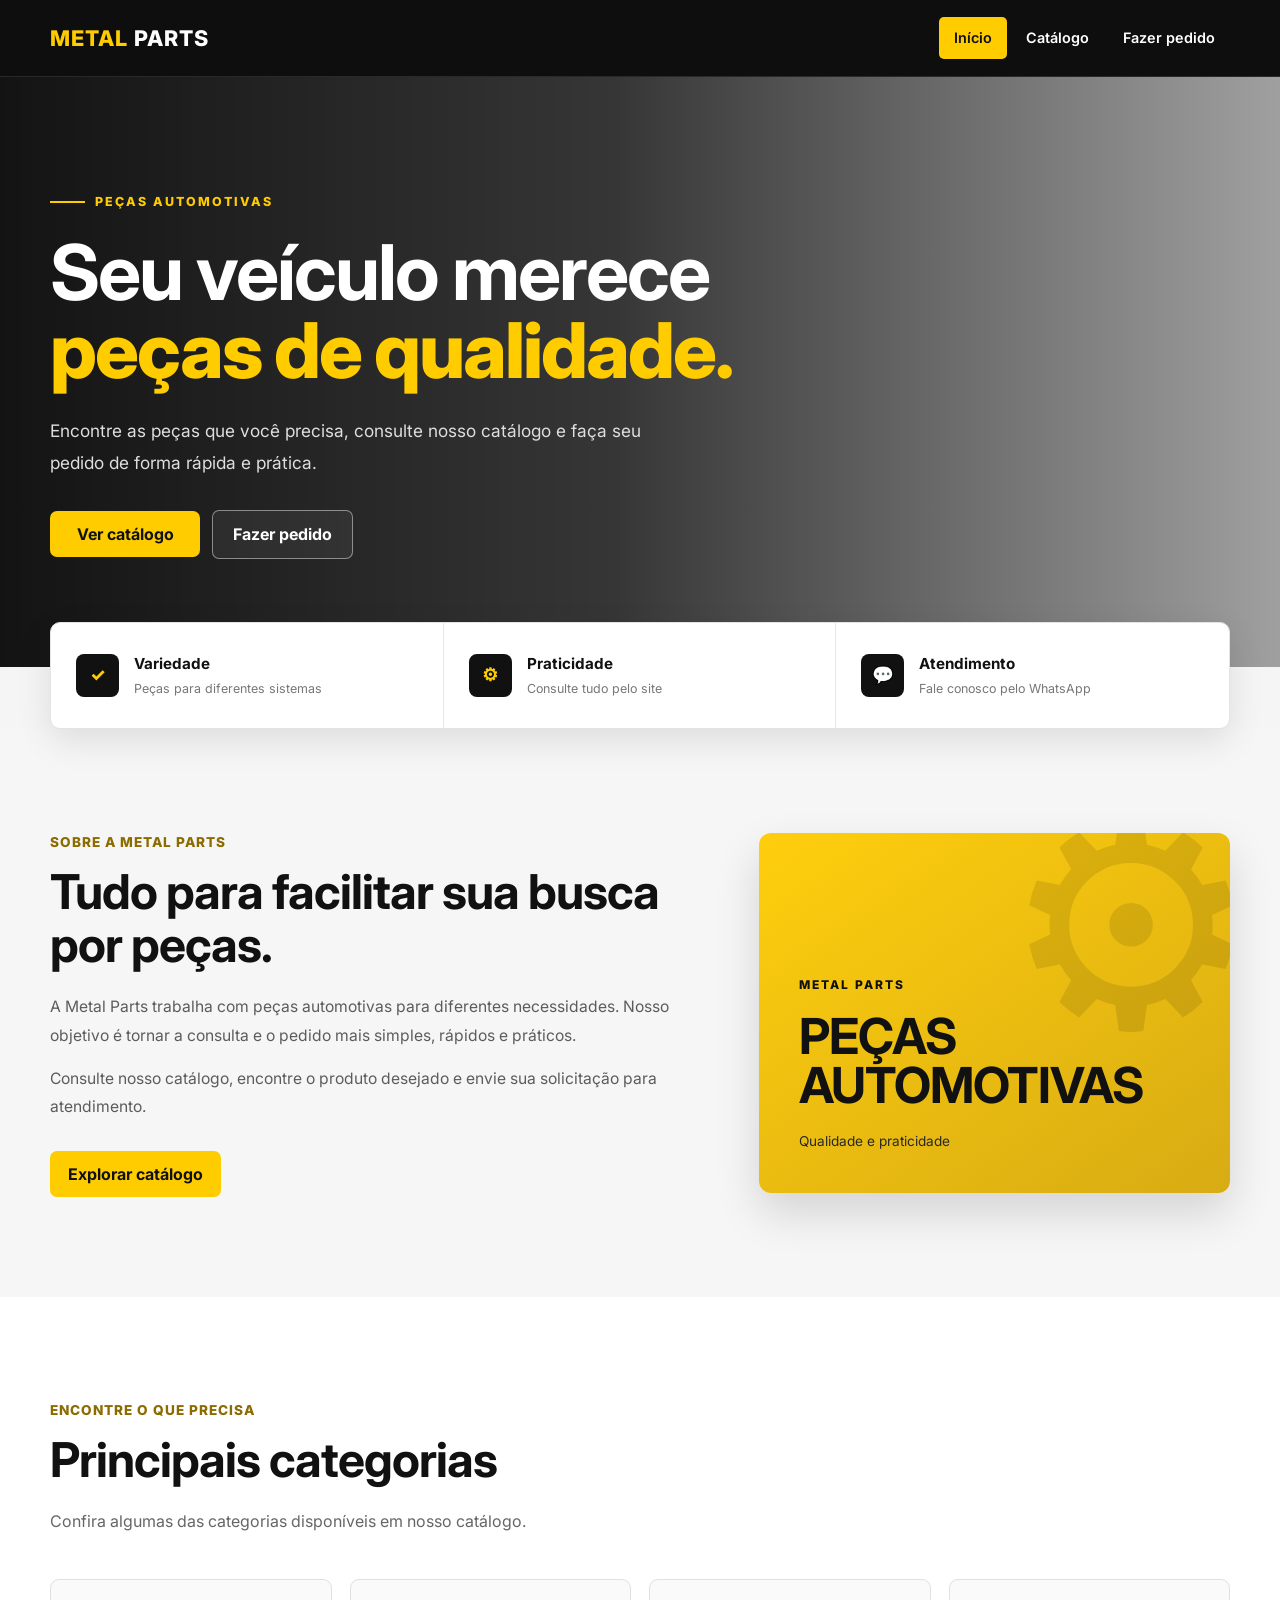
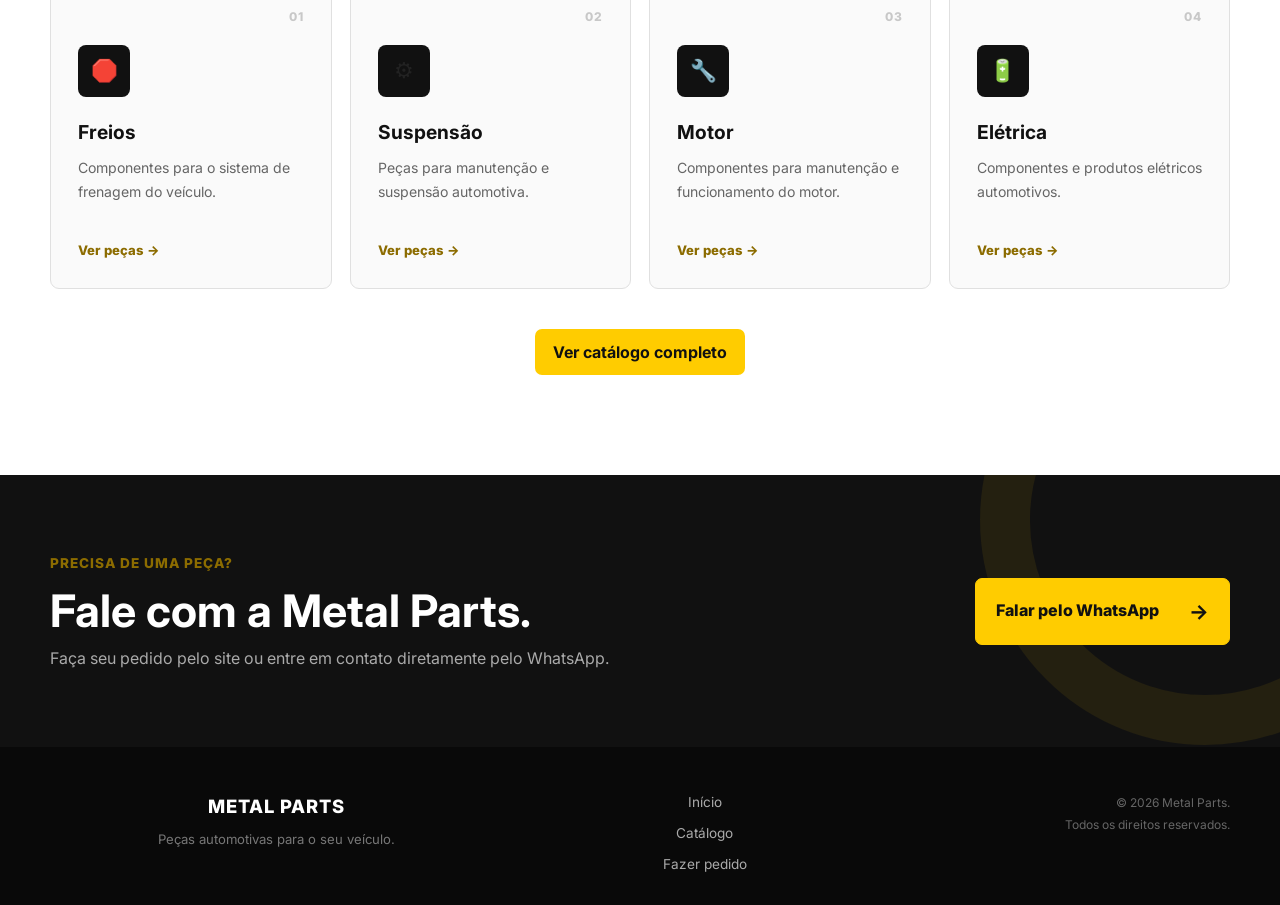
==== index.html @ 543ce439 "Add files via upload" ====
<!DOCTYPE html>
<html lang="pt-BR">

<head>

    <meta charset="UTF-8">

    <meta
        name="viewport"
        content="width=device-width, initial-scale=1.0"
    >

    <meta
        name="description"
        content="Metal Parts - peças automotivas, atendimento e pedidos pelo WhatsApp."
    >

    <title>Metal Parts | Peças Automotivas</title>

    <link
        rel="stylesheet"
        href="style.css"
    >

    <link
        rel="preconnect"
        href="https://fonts.googleapis.com"
    >

    <link
        rel="preconnect"
        href="https://fonts.googleapis.com"
        crossorigin
    >

    <link
        href="https://fonts.googleapis.com/css2?family=Inter:wght@400;500;600;700;800&display=swap"
        rel="stylesheet"
    >

</head>


<body>

    <a
        href="#conteudo-principal"
        class="link-pular"
    >
        Pular para o conteúdo principal
    </a>


    <header class="topo">

        <div class="container topo-conteudo">

            <a
                href="index.html"
                class="logo"
                aria-label="Metal Parts - página inicial"
            >
                <span>METAL</span> PARTS
            </a>


            <nav
                class="menu"
                aria-label="Navegação principal"
            >

                <a
                    href="index.html"
                    class="ativo"
                    aria-current="page"
                >
                    Início
                </a>

                <a href="pages/catalogo.html">
                    Catálogo
                </a>

                <a href="pages/pedido.html">
                    Fazer pedido
                </a>

            </nav>

        </div>

    </header>


    <main
        id="conteudo-principal"
        tabindex="-1"
    >


        <section class="hero-publico">

            <div class="hero-overlay"></div>

            <div class="container hero-publico-container">

                <div class="hero-publico-conteudo">

                    <span class="hero-etiqueta">
                        PEÇAS AUTOMOTIVAS
                    </span>

                    <h1>
                        Seu veículo merece
                        <strong>peças de qualidade.</strong>
                    </h1>

                    <p>
                        Encontre as peças que você precisa,
                        consulte nosso catálogo e faça seu
                        pedido de forma rápida e prática.
                    </p>


                    <div class="hero-botoes">

                        <a
                            href="pages/catalogo.html"
                            class="botao-principal"
                        >
                            Ver catálogo
                        </a>

                        <a
                            href="pages/pedido.html"
                            class="botao-hero-secundario"
                        >
                            Fazer pedido
                        </a>

                    </div>

                </div>

            </div>

        </section>


        <section class="destaques-publicos">

            <div class="container destaques-grid">


                <article class="destaque-item">

                    <div class="destaque-icone">
                        ✓
                    </div>

                    <div>

                        <strong>
                            Variedade
                        </strong>

                        <span>
                            Peças para diferentes sistemas
                        </span>

                    </div>

                </article>


                <article class="destaque-item">

                    <div class="destaque-icone">
                        ⚙
                    </div>

                    <div>

                        <strong>
                            Praticidade
                        </strong>

                        <span>
                            Consulte tudo pelo site
                        </span>

                    </div>

                </article>


                <article class="destaque-item">

                    <div class="destaque-icone">
                        💬
                    </div>

                    <div>

                        <strong>
                            Atendimento
                        </strong>

                        <span>
                            Fale conosco pelo WhatsApp
                        </span>

                    </div>

                </article>


            </div>

        </section>


        <section class="secao-publica sobre-publico">

            <div class="container sobre-grid">

                <div class="sobre-texto">

                    <span class="subtitulo">
                        SOBRE A METAL PARTS
                    </span>

                    <h2>
                        Tudo para facilitar
                        sua busca por peças.
                    </h2>

                    <p>
                        A Metal Parts trabalha com peças
                        automotivas para diferentes necessidades.
                        Nosso objetivo é tornar a consulta e o
                        pedido mais simples, rápidos e práticos.
                    </p>

                    <p>
                        Consulte nosso catálogo, encontre o
                        produto desejado e envie sua solicitação
                        para atendimento.
                    </p>


                    <a
                        href="pages/catalogo.html"
                        class="botao-principal"
                    >
                        Explorar catálogo
                    </a>

                </div>


                <div class="sobre-destaque">

                    <div class="sobre-card-principal">

                        <span>
                            METAL PARTS
                        </span>

                        <strong>
                            PEÇAS
                            <br>
                            AUTOMOTIVAS
                        </strong>

                        <small>
                            Qualidade e praticidade
                        </small>

                    </div>

                </div>

            </div>

        </section>


        <section class="secao-publica categorias-publico">

            <div class="container">

                <div class="titulo-secao-publica">

                    <span class="subtitulo">
                        ENCONTRE O QUE PRECISA
                    </span>

                    <h2>
                        Principais categorias
                    </h2>

                    <p>
                        Confira algumas das categorias
                        disponíveis em nosso catálogo.
                    </p>

                </div>


                <div class="categorias-grid">


                    <a
                        href="pages/catalogo.html"
                        class="categoria-card"
                    >

                        <div class="categoria-numero">
                            01
                        </div>

                        <div class="categoria-icone">
                            🛑
                        </div>

                        <h3>
                            Freios
                        </h3>

                        <p>
                            Componentes para o sistema
                            de frenagem do veículo.
                        </p>

                        <span class="categoria-link">
                            Ver peças →
                        </span>

                    </a>


                    <a
                        href="pages/catalogo.html"
                        class="categoria-card"
                    >

                        <div class="categoria-numero">
                            02
                        </div>

                        <div class="categoria-icone">
                            ⚙
                        </div>

                        <h3>
                            Suspensão
                        </h3>

                        <p>
                            Peças para manutenção
                            e suspensão automotiva.
                        </p>

                        <span class="categoria-link">
                            Ver peças →
                        </span>

                    </a>


                    <a
                        href="pages/catalogo.html"
                        class="categoria-card"
                    >

                        <div class="categoria-numero">
                            03
                        </div>

                        <div class="categoria-icone">
                            🔧
                        </div>

                        <h3>
                            Motor
                        </h3>

                        <p>
                            Componentes para manutenção
                            e funcionamento do motor.
                        </p>

                        <span class="categoria-link">
                            Ver peças →
                        </span>

                    </a>


                    <a
                        href="pages/catalogo.html"
                        class="categoria-card"
                    >

                        <div class="categoria-numero">
                            04
                        </div>

                        <div class="categoria-icone">
                            🔋
                        </div>

                        <h3>
                            Elétrica
                        </h3>

                        <p>
                            Componentes e produtos
                            elétricos automotivos.
                        </p>

                        <span class="categoria-link">
                            Ver peças →
                        </span>

                    </a>

                </div>


                <div class="categorias-botao">

                    <a
                        href="pages/catalogo.html"
                        class="botao-principal"
                    >
                        Ver catálogo completo
                    </a>

                </div>

            </div>

        </section>


        <section class="contato-publico">

            <div class="container contato-publico-container">

                <div>

                    <span class="subtitulo">
                        PRECISA DE UMA PEÇA?
                    </span>

                    <h2>
                        Fale com a Metal Parts.
                    </h2>

                    <p>
                        Faça seu pedido pelo site ou
                        entre em contato diretamente
                        pelo WhatsApp.
                    </p>

                </div>


                <a
                    href="https://wa.me/5527999556584"
                    target="_blank"
                    rel="noopener noreferrer"
                    class="botao-whatsapp"
                >
                    <span>
                        Falar pelo WhatsApp
                    </span>

                    <strong>
                        →
                    </strong>

                </a>

            </div>

        </section>


    </main>


    <footer class="footer-publico">

        <div class="container footer-conteudo">

            <div>

                <div class="footer-logo">
                    METAL PARTS
                </div>

                <p>
                    Peças automotivas para o seu veículo.
                </p>

            </div>


            <div class="footer-links">

                <a href="index.html">
                    Início
                </a>

                <a href="pages/catalogo.html">
                    Catálogo
                </a>

                <a href="pages/pedido.html">
                    Fazer pedido
                </a>

            </div>


            <div class="footer-final">

                <p>
                    © 2026 Metal Parts.
                </p>

                <p>
                    Todos os direitos reservados.
                </p>

            </div>

        </div>

    </footer>

</body>

</html>
---- style.css ----
/* =========================================================
   METAL PARTS - STYLE.CSS
   ========================================================= */

/* RESET */
* {
    margin: 0;
    padding: 0;
    box-sizing: border-box;
}

html {
    scroll-behavior: smooth;
}

body {
    font-family: Arial, Helvetica, sans-serif;
    background: #f5f5f5;
    color: #222;
    line-height: 1.6;
    min-height: 100vh;
}

img {
    max-width: 100%;
    height: auto;
    display: block;
}

button,
input,
textarea,
select {
    font: inherit;
}

button {
    cursor: pointer;
}

a {
    color: inherit;
}

h1,
h2,
h3,
p {
    overflow-wrap: break-word;
}


/* =========================================================
   ACESSIBILIDADE
   ========================================================= */

.link-pular {
    position: absolute;
    top: -100px;
    left: 20px;
    z-index: 9999;
    padding: 12px 18px;
    background: #fff;
    color: #111;
    border-radius: 0 0 8px 8px;
    font-weight: 700;
    text-decoration: none;
    box-shadow: 0 4px 12px rgba(0, 0, 0, 0.25);
}

.link-pular:focus {
    top: 0;
}

:focus-visible {
    outline: 3px solid #ffcc00;
    outline-offset: 3px;
}


/* =========================================================
   CONTAINER
   ========================================================= */

.container {
    width: min(1180px, calc(100% - 40px));
    margin: 0 auto;
}


/* =========================================================
   CABEÇALHO
   ========================================================= */

.topo {
    position: sticky;
    top: 0;
    z-index: 1000;
    background: #111;
    color: #fff;
    border-bottom: 1px solid #333;
}

.topo .container {
    min-height: 72px;
    display: flex;
    align-items: center;
    justify-content: space-between;
    gap: 30px;
}

.logo {
    display: inline-block;
    color: #fff;
    font-size: 1.45rem;
    font-weight: 800;
    text-decoration: none;
    white-space: nowrap;
}

.logo:hover {
    color: #ffcc00;
}


/* =========================================================
   MENU
   ========================================================= */

.menu {
    display: flex;
    align-items: center;
    justify-content: flex-end;
    gap: 6px;
    flex-wrap: wrap;
}

.menu a {
    display: inline-flex;
    align-items: center;
    justify-content: center;
    min-height: 42px;
    padding: 10px 13px;
    color: #fff;
    border-radius: 6px;
    font-weight: 600;
    text-decoration: none;
    transition: 0.2s ease;
}

.menu a:hover {
    background: #2a2a2a;
    color: #ffcc00;
}

.menu a.ativo,
.menu a[aria-current="page"] {
    background: #ffcc00;
    color: #111;
}

.menu a[aria-current="page"]:hover {
    background: #e6b800;
    color: #111;
}


/* =========================================================
   BOTÕES
   ========================================================= */

.botao-principal,
.botao-secundario,
.botao-perigo {
    display: inline-flex;
    align-items: center;
    justify-content: center;
    min-height: 46px;
    padding: 11px 18px;
    border: none;
    border-radius: 7px;
    font-weight: 700;
    text-decoration: none;
    line-height: 1.2;
    transition: 0.2s ease;
}

.botao-principal {
    background: #ffcc00;
    color: #111;
}

.botao-principal:hover {
    background: #e6b800;
    transform: translateY(-1px);
}

.botao-secundario {
    background: #222;
    color: #fff;
}

.botao-secundario:hover {
    background: #333;
    transform: translateY(-1px);
}

.botao-perigo {
    background: #c62828;
    color: #fff;
}

.botao-perigo:hover {
    background: #a91f1f;
    transform: translateY(-1px);
}


/* =========================================================
   HERO
   ========================================================= */

.hero {
    min-height: 480px;
    display: flex;
    align-items: center;
    color: #fff;
    background-image:
        linear-gradient(rgba(0, 0, 0, 0.68), rgba(0, 0, 0, 0.68)),
        url("img/fundo.jpg");
    background-position: center;
    background-size: cover;
    background-repeat: no-repeat;
}

.hero-conteudo {
    max-width: 720px;
}

.hero h1 {
    margin-bottom: 20px;
    color: #fff;
    font-size: clamp(2rem, 5vw, 4rem);
    line-height: 1.1;
}

.hero p {
    max-width: 680px;
    margin-bottom: 28px;
    color: #f1f1f1;
    font-size: 1.1rem;
}


/* =========================================================
   SEÇÕES
   ========================================================= */

.secao {
    padding: 70px 0;
}

.secao h1,
.secao h2,
.secao h3 {
    color: #111;
}

.secao p {
    color: #444;
}

.subtitulo {
    display: inline-block;
    margin-bottom: 8px;
    color: #8c6c00;
    font-size: 0.85rem;
    font-weight: 800;
    letter-spacing: 1px;
}


/* =========================================================
   CATÁLOGO
   ========================================================= */

.catalogo {
    width: 100%;
    padding: 50px 0 70px;
}

.catalogo-cabecalho {
    display: flex;
    align-items: flex-end;
    justify-content: space-between;
    gap: 30px;
    margin-bottom: 35px;
}

.catalogo-cabecalho h1 {
    margin-bottom: 8px;
    color: #111;
    font-size: clamp(2rem, 4vw, 3rem);
    line-height: 1.15;
}

.catalogo-cabecalho p {
    color: #555;
}


/* =========================================================
   FILTROS
   ========================================================= */

.filtros {
    display: grid;
    grid-template-columns: minmax(0, 1fr) 220px auto;
    gap: 12px;
    margin-bottom: 35px;
}

.filtros input,
.filtros select {
    width: 100%;
    min-height: 46px;
    padding: 10px 13px;
    border: 1px solid #a9a9a9;
    border-radius: 7px;
    background: #fff;
    color: #222;
}

.filtros input::placeholder {
    color: #666;
}

.filtros input:focus,
.filtros select:focus {
    border-color: #8c6c00;
    outline: none;
    box-shadow: 0 0 0 3px rgba(255, 204, 0, 0.28);
}


/* =========================================================
   PRODUTOS
   ========================================================= */

.produtos-grid {
    display: grid;
    grid-template-columns: repeat(auto-fit, minmax(230px, 1fr));
    gap: 22px;
}

.produto-card {
    overflow: hidden;
    display: flex;
    flex-direction: column;
    background: #fff;
    border: 1px solid #ddd;
    border-radius: 10px;
    box-shadow: 0 4px 15px rgba(0, 0, 0, 0.06);
    transition: 0.2s ease;
}

.produto-card:hover {
    transform: translateY(-3px);
    box-shadow: 0 8px 25px rgba(0, 0, 0, 0.1);
}

.produto-imagem {
    height: 190px;
    display: flex;
    align-items: center;
    justify-content: center;
    background: #eee;
    color: #333;
    font-size: 3rem;
}

.produto-info {
    display: flex;
    flex-direction: column;
    flex: 1;
    padding: 20px;
}

.produto-info h3 {
    margin-bottom: 7px;
    color: #111;
    font-size: 1.1rem;
    line-height: 1.35;
}

.produto-categoria {
    margin-bottom: 12px;
    color: #666;
    font-size: 0.9rem;
}

.produto-preco {
    margin-top: auto;
    margin-bottom: 18px;
    color: #8c6c00;
    font-size: 1.25rem;
    font-weight: 800;
}

.produto-info .botao-principal {
    width: 100%;
}

.mensagem-sem-produto {
    padding: 30px;
    text-align: center;
    color: #555;
    background: #fff;
    border: 1px dashed #aaa;
    border-radius: 8px;
}


/* =========================================================
   FORMULÁRIOS
   ========================================================= */

.form-grupo {
    margin-bottom: 20px;
}

.form-grupo label {
    display: block;
    margin-bottom: 7px;
    color: #222;
    font-weight: 700;
}

.form-grupo input,
.form-grupo textarea,
.form-grupo select {
    width: 100%;
    padding: 12px 14px;
    border: 1px solid #a9a9a9;
    border-radius: 7px;
    background: #fff;
    color: #222;
}

.form-grupo input,
.form-grupo select {
    min-height: 46px;
}

.form-grupo textarea {
    min-height: 120px;
    resize: vertical;
}

.form-grupo input::placeholder,
.form-grupo textarea::placeholder {
    color: #666;
}

.form-grupo input:focus,
.form-grupo textarea:focus,
.form-grupo select:focus {
    border-color: #8c6c00;
    outline: none;
    box-shadow: 0 0 0 3px rgba(255, 204, 0, 0.28);
}


/* =========================================================
   PEDIDO
   ========================================================= */

.pedido {
    width: 100%;
    padding: 50px 0 70px;
}

.pedido-layout {
    display: grid;
    grid-template-columns: minmax(0, 1.5fr) minmax(300px, 0.8fr);
    gap: 30px;
    align-items: start;
}

.pedido-formulario,
.pedido-resumo {
    background: #fff;
    padding: 30px;
    border: 1px solid #ddd;
    border-radius: 10px;
    box-shadow: 0 4px 15px rgba(0, 0, 0, 0.05);
}

.pedido-formulario h1,
.pedido-formulario h2,
.pedido-resumo h2 {
    margin-bottom: 25px;
    color: #111;
}

.pedido-formulario .botao-principal {
    width: 100%;
    margin-top: 5px;
}


/* =========================================================
   RESUMO DO PEDIDO
   ========================================================= */

.resumo-item {
    display: flex;
    justify-content: space-between;
    align-items: flex-start;
    gap: 20px;
    padding: 14px 0;
    border-bottom: 1px solid #eee;
}

.resumo-item span {
    color: #666;
}

.resumo-item strong {
    max-width: 60%;
    text-align: right;
    color: #222;
}

.resumo-total {
    display: flex;
    justify-content: space-between;
    gap: 20px;
    margin-top: 20px;
    padding-top: 20px;
    border-top: 2px solid #ddd;
    font-size: 1.2rem;
    font-weight: 800;
}

.resumo-total strong {
    color: #8c6c00;
}

.pedido-resumo > p {
    margin-top: 22px;
    color: #666;
    font-size: 0.9rem;
}


/* =========================================================
   MENSAGENS
   ========================================================= */

.mensagem {
    margin-top: 18px;
    padding: 14px 16px;
    border-radius: 7px;
    font-weight: 600;
}

.sucesso {
    background: #e8f5e9;
    color: #1b5e20;
    border: 1px solid #a5d6a7;
}

.erro {
    background: #ffebee;
    color: #b71c1c;
    border: 1px solid #ef9a9a;
}


/* =========================================================
   PAINEL
   ========================================================= */

.painel {
    width: 100%;
    padding: 50px 0 70px;
}

.painel-cabecalho {
    display: flex;
    justify-content: space-between;
    align-items: center;
    gap: 20px;
    margin-bottom: 30px;
}

.painel-cabecalho h1 {
    color: #111;
    font-size: clamp(2rem, 4vw, 3rem);
    line-height: 1.15;
}

.painel-cabecalho p {
    margin-top: 8px;
    color: #555;
}


/* =========================================================
   CARDS DO PAINEL
   ========================================================= */

.cards-painel {
    display: grid;
    grid-template-columns: repeat(auto-fit, minmax(210px, 1fr));
    gap: 20px;
    margin-bottom: 35px;
}

.card-painel {
    padding: 24px;
    background: #fff;
    border: 1px solid #ddd;
    border-radius: 10px;
    box-shadow: 0 4px 15px rgba(0, 0, 0, 0.05);
}

.icone-painel {
    margin-bottom: 12px;
    font-size: 2rem;
}

.card-painel h3 {
    color: #555;
    font-size: 0.95rem;
}

.card-painel strong {
    display: block;
    margin-top: 5px;
    color: #111;
    font-size: 1.8rem;
}


/* =========================================================
   SEÇÕES DO PAINEL
   ========================================================= */

.painel-secao {
    margin-bottom: 35px;
    padding: 25px;
    background: #fff;
    border: 1px solid #ddd;
    border-radius: 10px;
    box-shadow: 0 4px 15px rgba(0, 0, 0, 0.05);
    overflow-x: auto;
}

.painel-secao:last-child {
    margin-bottom: 0;
}

.secao-titulo {
    margin-bottom: 20px;
    color: #111;
    font-size: 1.4rem;
}


/* =========================================================
   TABELAS
   ========================================================= */

.painel-secao table {
    width: 100%;
    min-width: 700px;
    border-collapse: collapse;
}

.painel-secao th,
.painel-secao td {
    padding: 13px 12px;
    text-align: left;
    border-bottom: 1px solid #eee;
}

.painel-secao th {
    background: #f4f4f4;
    color: #222;
    font-size: 0.9rem;
}

.painel-secao td {
    color: #444;
}

.painel-secao tbody tr:hover {
    background: #fafafa;
}

.status-disponivel {
    display: inline-block;
    padding: 4px 9px;
    background: #e8f5e9;
    border-radius: 20px;
    color: #1b5e20;
    font-size: 0.85rem;
    font-weight: 700;
}


/* =========================================================
   PEDIDOS DO PAINEL
   ========================================================= */

.lista-pedidos {
    display: grid;
    gap: 18px;
}

.card-pedido {
    padding: 20px;
    background: #fafafa;
    border: 1px solid #ddd;
    border-radius: 8px;
}

.pedido-topo {
    display: flex;
    justify-content: space-between;
    align-items: center;
    gap: 20px;
    margin-bottom: 15px;
}

.pedido-numero {
    color: #111;
    font-weight: 800;
}

.status-pedido {
    display: inline-block;
    padding: 5px 10px;
    background: #fff4cc;
    border-radius: 20px;
    color: #755b00;
    font-size: 0.85rem;
    font-weight: 700;
}

.pedido-informacoes {
    display: grid;
    grid-template-columns: repeat(auto-fit, minmax(180px, 1fr));
    gap: 10px 20px;
}

.pedido-informacoes p {
    color: #555;
    overflow-wrap: anywhere;
}

.pedido-informacoes strong {
    color: #222;
}

.pedido-acoes {
    display: flex;
    justify-content: flex-end;
    margin-top: 18px;
}

.pedido-vazio {
    padding: 25px;
    text-align: center;
    color: #666;
    background: #fafafa;
    border: 1px dashed #bbb;
    border-radius: 8px;
}


/* =========================================================
   RODAPÉ
   ========================================================= */

footer {
    padding: 30px 0;
    background: #111;
    color: #fff;
    text-align: center;
}

footer p {
    color: #ddd;
}


/* =========================================================
   DESABILITADO
   ========================================================= */

button:disabled,
.botao-principal:disabled,
.botao-secundario:disabled,
.botao-perigo:disabled {
    cursor: not-allowed;
    opacity: 0.6;
    transform: none;
}


/* =========================================================
   TABLET
   ========================================================= */

@media (max-width: 850px) {

    .topo .container {
        flex-direction: column;
        align-items: stretch;
        padding-top: 15px;
        padding-bottom: 15px;
    }

    .logo {
        text-align: center;
    }

    .menu {
        justify-content: center;
    }

    .pedido-layout {
        grid-template-columns: 1fr;
    }

    .filtros {
        grid-template-columns: 1fr;
    }

    .catalogo-cabecalho {
        align-items: flex-start;
        flex-direction: column;
    }

    .painel-cabecalho {
        align-items: flex-start;
        flex-direction: column;
    }
}


/* =========================================================
   CELULAR
   ========================================================= */

@media (max-width: 600px) {

    .container {
        width: calc(100% - 24px);
    }

    .secao {
        padding: 45px 0;
    }

    .hero {
        min-height: 420px;
        padding: 50px 0;
    }

    .hero h1 {
        font-size: 2.25rem;
    }

    .hero p {
        font-size: 1rem;
    }

    .menu {
        display: grid;
        grid-template-columns: repeat(2, minmax(0, 1fr));
        width: 100%;
    }

    .menu a {
        width: 100%;
        text-align: center;
    }

    .catalogo {
        padding: 40px 0 55px;
    }

    .produtos-grid {
        grid-template-columns: 1fr;
    }

    .produto-imagem {
        height: 170px;
    }

    .pedido {
        padding: 40px 0 55px;
    }

    .pedido-formulario,
    .pedido-resumo {
        padding: 20px;
    }

    .pedido-topo {
        align-items: flex-start;
        flex-direction: column;
    }

    .resumo-item,
    .resumo-total {
        flex-direction: column;
        gap: 5px;
    }

    .resumo-item strong {
        max-width: 100%;
        text-align: left;
    }

    .painel {
        padding: 40px 0 55px;
    }

    .painel-secao {
        padding: 18px;
        overflow-x: auto;
    }

    .card-pedido {
        padding: 17px;
    }

    .pedido-informacoes {
        grid-template-columns: 1fr;
    }

    .pedido-acoes {
        justify-content: stretch;
    }

    .pedido-acoes .botao-perigo {
        width: 100%;
    }

    .cards-painel {
        grid-template-columns: 1fr;
    }

    .botao-principal,
    .botao-secundario,
    .botao-perigo {
        min-height: 48px;
    }
}


/* =========================================================
   CELULAR PEQUENO
   ========================================================= */

@media (max-width: 380px) {

    .menu {
        grid-template-columns: 1fr;
    }

    .hero h1 {
        font-size: 2rem;
    }

    .hero-conteudo .botao-principal,
    .hero-conteudo .botao-secundario {
        width: 100%;
    }

    .filtros {
        gap: 10px;
    }
}


/* =========================================================
   REDUÇÃO DE MOVIMENTO
   ========================================================= */

@media (prefers-reduced-motion: reduce) {

    html {
        scroll-behavior: auto;
    }

    *,
    *::before,
    *::after {
        animation-duration: 0.01ms !important;
        animation-iteration-count: 1 !important;
        transition-duration: 0.01ms !important;
        scroll-behavior: auto !important;
    }
}

/* =========================================================
   METAL PARTS - NOVO VISUAL DO SITE PRINCIPAL
   ========================================================= */

body {
    font-family: "Inter", Arial, Helvetica, sans-serif;
}


/* =========================================================
   CABEÇALHO PÚBLICO
   ========================================================= */

.topo {
    background: rgba(10, 10, 10, 0.98);
    border-bottom: 1px solid #292929;
}

.topo-conteudo {
    min-height: 76px !important;
}

.logo {
    font-size: 1.35rem;
    letter-spacing: 1px;
}

.logo span {
    color: #ffcc00;
}

.menu {
    gap: 4px;
}

.menu a {
    min-height: 40px;
    padding: 9px 15px;
    font-size: 0.9rem;
    border-radius: 5px;
}


/* =========================================================
   HERO PRINCIPAL
   ========================================================= */

.hero-publico {
    position: relative;
    min-height: 590px;
    display: flex;
    align-items: center;
    overflow: hidden;
    color: #fff;
    background-image: url("img/fundo.jpg");
    background-position: center;
    background-size: cover;
}

.hero-overlay {
    position: absolute;
    inset: 0;
    background:
        linear-gradient(
            90deg,
            rgba(0, 0, 0, 0.92) 0%,
            rgba(0, 0, 0, 0.78) 48%,
            rgba(0, 0, 0, 0.35) 100%
        );
}

.hero-publico-container {
    position: relative;
    z-index: 2;
}

.hero-publico-conteudo {
    width: min(700px, 100%);
    padding: 70px 0;
}

.hero-etiqueta {
    display: inline-flex;
    align-items: center;
    gap: 10px;
    margin-bottom: 22px;
    color: #ffcc00;
    font-size: 0.78rem;
    font-weight: 800;
    letter-spacing: 2px;
}

.hero-etiqueta::before {
    content: "";
    width: 35px;
    height: 2px;
    background: #ffcc00;
}

.hero-publico h1 {
    max-width: 700px;
    margin-bottom: 25px;
    color: #fff;
    font-size: clamp(2.8rem, 6vw, 5rem);
    line-height: 1.02;
    letter-spacing: -2px;
}

.hero-publico h1 strong {
    display: block;
    color: #ffcc00;
    font-weight: 800;
}

.hero-publico-conteudo > p {
    max-width: 610px;
    margin-bottom: 32px;
    color: #dedede;
    font-size: 1.08rem;
    line-height: 1.8;
}

.hero-botoes {
    display: flex;
    align-items: center;
    gap: 12px;
    flex-wrap: wrap;
}

.hero-botoes .botao-principal {
    min-width: 150px;
}

.botao-hero-secundario {
    display: inline-flex;
    align-items: center;
    justify-content: center;
    min-height: 46px;
    padding: 11px 20px;
    border: 1px solid rgba(255, 255, 255, 0.45);
    border-radius: 7px;
    background: rgba(255, 255, 255, 0.06);
    color: #fff;
    font-weight: 700;
    text-decoration: none;
    backdrop-filter: blur(4px);
    transition: 0.2s ease;
}

.botao-hero-secundario:hover {
    border-color: #ffcc00;
    background: rgba(255, 204, 0, 0.1);
    color: #ffcc00;
    transform: translateY(-1px);
}


/* =========================================================
   DESTAQUES
   ========================================================= */

.destaques-publicos {
    position: relative;
    z-index: 5;
    margin-top: -45px;
}

.destaques-grid {
    display: grid;
    grid-template-columns: repeat(3, 1fr);
    background: #fff;
    border: 1px solid #e3e3e3;
    border-radius: 10px;
    box-shadow: 0 12px 35px rgba(0, 0, 0, 0.1);
}

.destaque-item {
    display: flex;
    align-items: center;
    gap: 15px;
    min-height: 105px;
    padding: 20px 25px;
    border-right: 1px solid #e8e8e8;
}

.destaque-item:last-child {
    border-right: none;
}

.destaque-icone {
    width: 43px;
    height: 43px;
    flex-shrink: 0;
    display: flex;
    align-items: center;
    justify-content: center;
    border-radius: 8px;
    background: #111;
    color: #ffcc00;
    font-size: 1.1rem;
    font-weight: 800;
}

.destaque-item strong {
    display: block;
    margin-bottom: 2px;
    color: #111;
    font-size: 0.95rem;
}

.destaque-item span {
    display: block;
    color: #777;
    font-size: 0.78rem;
}


/* =========================================================
   SEÇÕES PÚBLICAS
   ========================================================= */

.secao-publica {
    padding: 100px 0;
}

.sobre-publico {
    background: #f6f6f6;
}

.sobre-grid {
    display: grid;
    grid-template-columns: minmax(0, 1fr) minmax(340px, 0.75fr);
    gap: 80px;
    align-items: center;
}

.sobre-texto {
    max-width: 650px;
}

.sobre-texto .subtitulo,
.titulo-secao-publica .subtitulo,
.contato-publico .subtitulo {
    margin-bottom: 12px;
}

.sobre-texto h2,
.titulo-secao-publica h2 {
    max-width: 650px;
    margin-bottom: 22px;
    color: #111;
    font-size: clamp(2rem, 4vw, 3rem);
    line-height: 1.1;
    letter-spacing: -1px;
}

.sobre-texto p {
    max-width: 620px;
    margin-bottom: 15px;
    color: #5c5c5c;
    font-size: 0.98rem;
    line-height: 1.8;
}

.sobre-texto .botao-principal {
    margin-top: 15px;
}

.sobre-destaque {
    display: flex;
    justify-content: center;
}

.sobre-card-principal {
    position: relative;
    width: 100%;
    min-height: 360px;
    display: flex;
    flex-direction: column;
    justify-content: flex-end;
    padding: 40px;
    overflow: hidden;
    border-radius: 12px;
    background:
        linear-gradient(
            145deg,
            rgba(255, 204, 0, 0.95),
            rgba(213, 165, 0, 0.92)
        );
    box-shadow: 0 20px 45px rgba(0, 0, 0, 0.14);
}

.sobre-card-principal::before {
    content: "⚙";
    position: absolute;
    top: -55px;
    right: -30px;
    color: rgba(0, 0, 0, 0.1);
    font-size: 18rem;
    line-height: 1;
}

.sobre-card-principal span {
    position: relative;
    z-index: 2;
    margin-bottom: 18px;
    color: #111;
    font-size: 0.75rem;
    font-weight: 800;
    letter-spacing: 2px;
}

.sobre-card-principal strong {
    position: relative;
    z-index: 2;
    color: #111;
    font-size: clamp(2rem, 4vw, 3.1rem);
    line-height: 0.98;
    letter-spacing: -1px;
}

.sobre-card-principal small {
    position: relative;
    z-index: 2;
    margin-top: 22px;
    color: #292929;
    font-size: 0.85rem;
}


/* =========================================================
   CATEGORIAS
   ========================================================= */

.categorias-publico {
    background: #fff;
}

.titulo-secao-publica {
    margin-bottom: 45px;
}

.titulo-secao-publica p {
    max-width: 600px;
    color: #666;
}

.categorias-grid {
    display: grid;
    grid-template-columns: repeat(4, 1fr);
    gap: 18px;
}

.categoria-card {
    position: relative;
    min-height: 310px;
    display: flex;
    flex-direction: column;
    padding: 27px;
    overflow: hidden;
    border: 1px solid #e0e0e0;
    border-radius: 9px;
    background: #fafafa;
    text-decoration: none;
    transition: 0.25s ease;
}

.categoria-card:hover {
    border-color: #ffcc00;
    background: #fff;
    transform: translateY(-6px);
    box-shadow: 0 14px 30px rgba(0, 0, 0, 0.08);
}

.categoria-numero {
    align-self: flex-end;
    color: #c8c8c8;
    font-size: 0.75rem;
    font-weight: 800;
    letter-spacing: 1px;
}

.categoria-icone {
    width: 52px;
    height: 52px;
    display: flex;
    align-items: center;
    justify-content: center;
    margin: 18px 0 20px;
    border-radius: 8px;
    background: #111;
    font-size: 1.35rem;
}

.categoria-card h3 {
    margin-bottom: 9px;
    color: #111;
    font-size: 1.2rem;
}

.categoria-card p {
    color: #666;
    font-size: 0.88rem;
    line-height: 1.65;
}

.categoria-link {
    margin-top: auto;
    padding-top: 20px;
    color: #8c6c00;
    font-size: 0.82rem;
    font-weight: 800;
}

.categoria-card:hover .categoria-link {
    color: #111;
}

.categorias-botao {
    display: flex;
    justify-content: center;
    margin-top: 40px;
}


/* =========================================================
   CONTATO
   ========================================================= */

.contato-publico {
    position: relative;
    overflow: hidden;
    padding: 75px 0;
    background: #111;
    color: #fff;
}

.contato-publico::after {
    content: "";
    position: absolute;
    width: 350px;
    height: 350px;
    right: -150px;
    top: -180px;
    border: 50px solid rgba(255, 204, 0, 0.08);
    border-radius: 50%;
}

.contato-publico-container {
    position: relative;
    z-index: 2;
    display: flex;
    align-items: center;
    justify-content: space-between;
    gap: 40px;
}

.contato-publico h2 {
    margin-bottom: 10px;
    color: #fff;
    font-size: clamp(1.9rem, 4vw, 2.8rem);
    line-height: 1.1;
}

.contato-publico p {
    max-width: 570px;
    color: #aaa;
}

.botao-whatsapp {
    display: inline-flex;
    align-items: center;
    justify-content: space-between;
    gap: 30px;
    min-width: 225px;
    padding: 16px 20px;
    border: 1px solid #ffcc00;
    border-radius: 7px;
    background: #ffcc00;
    color: #111;
    font-weight: 800;
    text-decoration: none;
    transition: 0.2s ease;
}

.botao-whatsapp:hover {
    background: #e6b800;
    transform: translateY(-2px);
}

.botao-whatsapp strong {
    font-size: 1.3rem;
}


/* =========================================================
   RODAPÉ PÚBLICO
   ========================================================= */

.footer-publico {
    padding: 45px 0 30px;
    background: #090909;
    color: #fff;
}

.footer-conteudo {
    display: grid;
    grid-template-columns: 1.4fr 1fr 1fr;
    gap: 40px;
    align-items: start;
}

.footer-logo {
    margin-bottom: 8px;
    color: #fff;
    font-size: 1.15rem;
    font-weight: 800;
    letter-spacing: 1px;
}

.footer-conteudo > div:first-child p {
    color: #777;
    font-size: 0.82rem;
}

.footer-links {
    display: flex;
    flex-direction: column;
    gap: 9px;
}

.footer-links a {
    color: #aaa;
    font-size: 0.85rem;
    text-decoration: none;
    transition: 0.2s ease;
}

.footer-links a:hover {
    color: #ffcc00;
}

.footer-final {
    text-align: right;
}

.footer-final p {
    color: #666;
    font-size: 0.75rem;
    line-height: 1.8;
}


/* =========================================================
   RESPONSIVIDADE DO SITE PRINCIPAL
   ========================================================= */

@media (max-width: 950px) {

    .sobre-grid {
        grid-template-columns: 1fr;
        gap: 45px;
    }

    .sobre-destaque {
        justify-content: flex-start;
    }

    .sobre-card-principal {
        max-width: 550px;
    }

    .categorias-grid {
        grid-template-columns: repeat(2, 1fr);
    }

    .contato-publico-container {
        align-items: flex-start;
        flex-direction: column;
    }

    .footer-conteudo {
        grid-template-columns: 1fr 1fr;
    }

    .footer-final {
        text-align: left;
    }
}


@media (max-width: 700px) {

    .hero-publico {
        min-height: 560px;
    }

    .hero-publico h1 {
        font-size: 2.8rem;
        letter-spacing: -1.5px;
    }

    .hero-publico-conteudo > p {
        font-size: 0.98rem;
    }

    .destaques-publicos {
        margin-top: 0;
        padding: 12px 0;
        background: #f6f6f6;
    }

    .destaques-grid {
        grid-template-columns: 1fr;
    }

    .destaque-item {
        min-height: 80px;
        border-right: none;
        border-bottom: 1px solid #e8e8e8;
    }

    .destaque-item:last-child {
        border-bottom: none;
    }

    .secao-publica {
        padding: 70px 0;
    }

    .categorias-grid {
        grid-template-columns: 1fr;
    }

    .categoria-card {
        min-height: 260px;
    }

    .contato-publico {
        padding: 60px 0;
    }

    .botao-whatsapp {
        width: 100%;
    }

    .footer-conteudo {
        grid-template-columns: 1fr;
        gap: 25px;
    }
}


@media (max-width: 600px) {

    .hero-publico-conteudo {
        padding: 55px 0;
    }

    .hero-publico h1 {
        font-size: 2.45rem;
    }

    .hero-botoes {
        flex-direction: column;
        align-items: stretch;
    }

    .hero-botoes .botao-principal,
    .hero-botoes .botao-hero-secundario {
        width: 100%;
    }

    .sobre-card-principal {
        min-height: 300px;
        padding: 30px;
    }

    .sobre-card-principal strong {
        font-size: 2.4rem;
    }

    .titulo-secao-publica h2,
    .sobre-texto h2 {
        font-size: 2rem;
    }
}
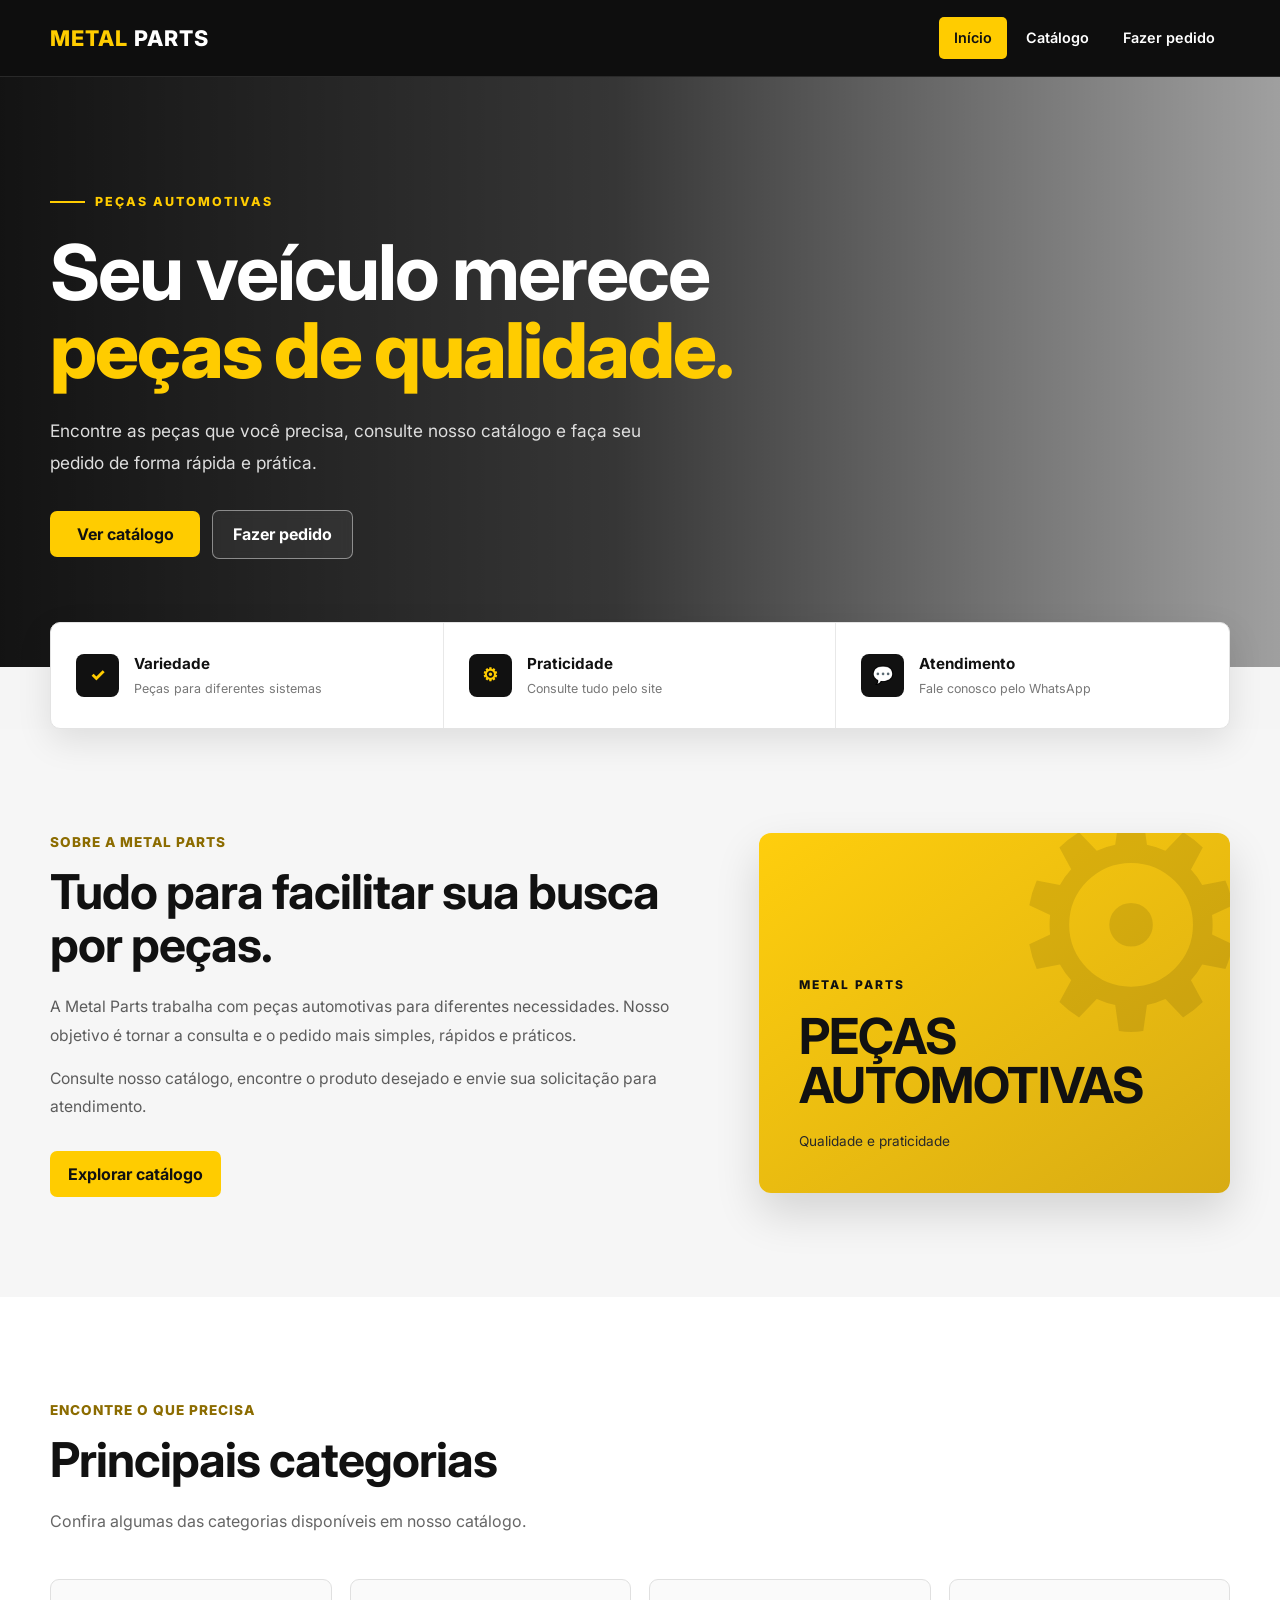
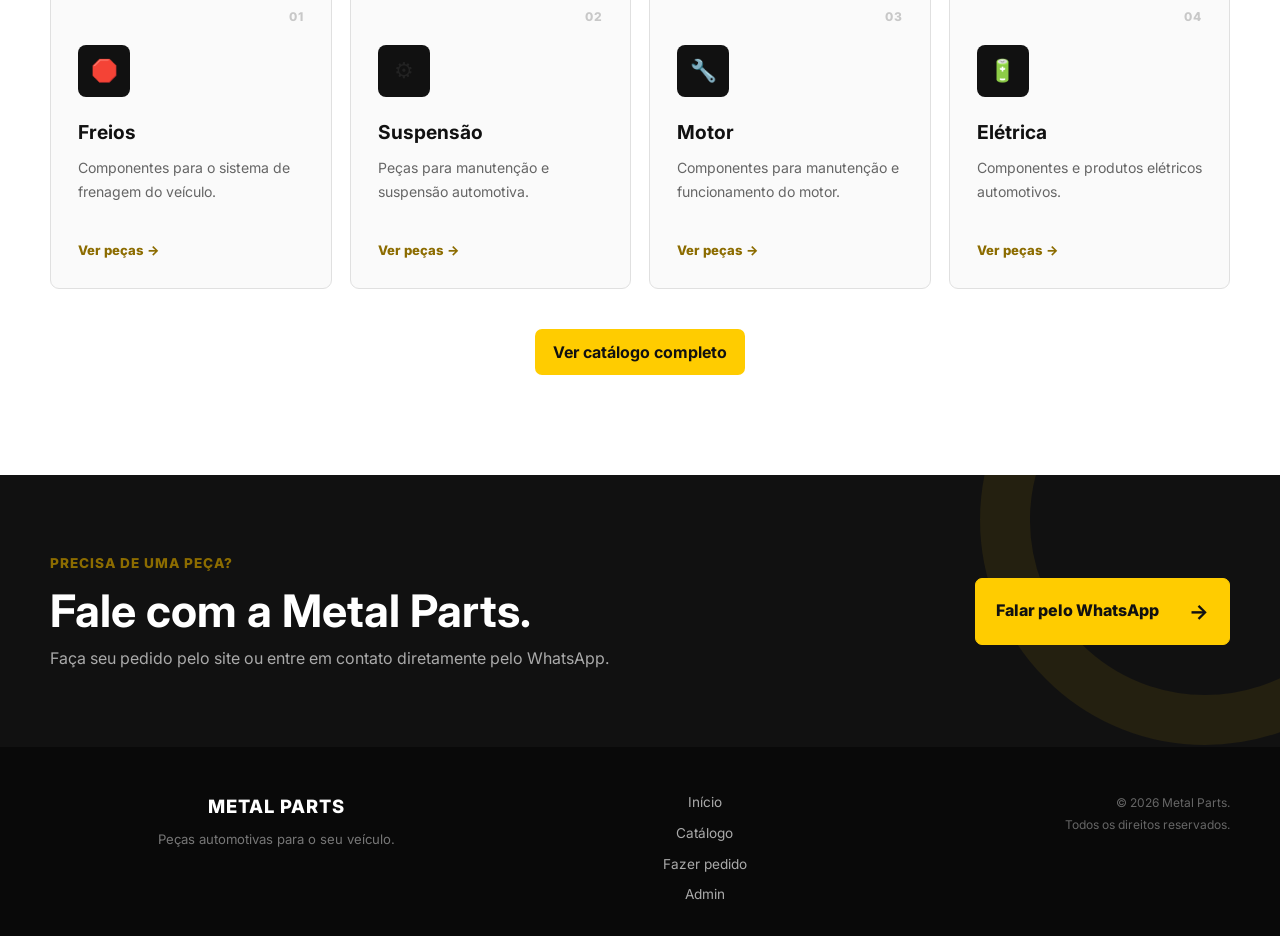
==== commit 7e5acec8: "Update index.html" ====
--- a/index.html
+++ b/index.html
@@ -523,6 +523,10 @@
                     Fazer pedido
                 </a>
 
+                <a href="pages/painel.html">
+                    Admin
+                </a>
+
             </div>
 
 
@@ -544,4 +548,4 @@
 
 </body>
 
-</html>+</html>
--- a/style.css
+++ b/style.css
@@ -1,1698 +1,1698 @@
-/* =========================================================
-   METAL PARTS - STYLE.CSS
-   ========================================================= */
-
-/* RESET */
-* {
-    margin: 0;
-    padding: 0;
-    box-sizing: border-box;
-}
-
-html {
-    scroll-behavior: smooth;
-}
-
-body {
-    font-family: Arial, Helvetica, sans-serif;
-    background: #f5f5f5;
-    color: #222;
-    line-height: 1.6;
-    min-height: 100vh;
-}
-
-img {
-    max-width: 100%;
-    height: auto;
-    display: block;
-}
-
-button,
-input,
-textarea,
-select {
-    font: inherit;
-}
-
-button {
-    cursor: pointer;
-}
-
-a {
-    color: inherit;
-}
-
-h1,
-h2,
-h3,
-p {
-    overflow-wrap: break-word;
-}
-
-
-/* =========================================================
-   ACESSIBILIDADE
-   ========================================================= */
-
-.link-pular {
-    position: absolute;
-    top: -100px;
-    left: 20px;
-    z-index: 9999;
-    padding: 12px 18px;
-    background: #fff;
-    color: #111;
-    border-radius: 0 0 8px 8px;
-    font-weight: 700;
-    text-decoration: none;
-    box-shadow: 0 4px 12px rgba(0, 0, 0, 0.25);
-}
-
-.link-pular:focus {
-    top: 0;
-}
-
-:focus-visible {
-    outline: 3px solid #ffcc00;
-    outline-offset: 3px;
-}
-
-
-/* =========================================================
-   CONTAINER
-   ========================================================= */
-
-.container {
-    width: min(1180px, calc(100% - 40px));
-    margin: 0 auto;
-}
-
-
-/* =========================================================
-   CABEÇALHO
-   ========================================================= */
-
-.topo {
-    position: sticky;
-    top: 0;
-    z-index: 1000;
-    background: #111;
-    color: #fff;
-    border-bottom: 1px solid #333;
-}
-
-.topo .container {
-    min-height: 72px;
-    display: flex;
-    align-items: center;
-    justify-content: space-between;
-    gap: 30px;
-}
-
-.logo {
-    display: inline-block;
-    color: #fff;
-    font-size: 1.45rem;
-    font-weight: 800;
-    text-decoration: none;
-    white-space: nowrap;
-}
-
-.logo:hover {
-    color: #ffcc00;
-}
-
-
-/* =========================================================
-   MENU
-   ========================================================= */
-
-.menu {
-    display: flex;
-    align-items: center;
-    justify-content: flex-end;
-    gap: 6px;
-    flex-wrap: wrap;
-}
-
-.menu a {
-    display: inline-flex;
-    align-items: center;
-    justify-content: center;
-    min-height: 42px;
-    padding: 10px 13px;
-    color: #fff;
-    border-radius: 6px;
-    font-weight: 600;
-    text-decoration: none;
-    transition: 0.2s ease;
-}
-
-.menu a:hover {
-    background: #2a2a2a;
-    color: #ffcc00;
-}
-
-.menu a.ativo,
-.menu a[aria-current="page"] {
-    background: #ffcc00;
-    color: #111;
-}
-
-.menu a[aria-current="page"]:hover {
-    background: #e6b800;
-    color: #111;
-}
-
-
-/* =========================================================
-   BOTÕES
-   ========================================================= */
-
-.botao-principal,
-.botao-secundario,
-.botao-perigo {
-    display: inline-flex;
-    align-items: center;
-    justify-content: center;
-    min-height: 46px;
-    padding: 11px 18px;
-    border: none;
-    border-radius: 7px;
-    font-weight: 700;
-    text-decoration: none;
-    line-height: 1.2;
-    transition: 0.2s ease;
-}
-
-.botao-principal {
-    background: #ffcc00;
-    color: #111;
-}
-
-.botao-principal:hover {
-    background: #e6b800;
-    transform: translateY(-1px);
-}
-
-.botao-secundario {
-    background: #222;
-    color: #fff;
-}
-
-.botao-secundario:hover {
-    background: #333;
-    transform: translateY(-1px);
-}
-
-.botao-perigo {
-    background: #c62828;
-    color: #fff;
-}
-
-.botao-perigo:hover {
-    background: #a91f1f;
-    transform: translateY(-1px);
-}
-
-
-/* =========================================================
-   HERO
-   ========================================================= */
-
-.hero {
-    min-height: 480px;
-    display: flex;
-    align-items: center;
-    color: #fff;
-    background-image:
-        linear-gradient(rgba(0, 0, 0, 0.68), rgba(0, 0, 0, 0.68)),
-        url("img/fundo.jpg");
-    background-position: center;
-    background-size: cover;
-    background-repeat: no-repeat;
-}
-
-.hero-conteudo {
-    max-width: 720px;
-}
-
-.hero h1 {
-    margin-bottom: 20px;
-    color: #fff;
-    font-size: clamp(2rem, 5vw, 4rem);
-    line-height: 1.1;
-}
-
-.hero p {
-    max-width: 680px;
-    margin-bottom: 28px;
-    color: #f1f1f1;
-    font-size: 1.1rem;
-}
-
-
-/* =========================================================
-   SEÇÕES
-   ========================================================= */
-
-.secao {
-    padding: 70px 0;
-}
-
-.secao h1,
-.secao h2,
-.secao h3 {
-    color: #111;
-}
-
-.secao p {
-    color: #444;
-}
-
-.subtitulo {
-    display: inline-block;
-    margin-bottom: 8px;
-    color: #8c6c00;
-    font-size: 0.85rem;
-    font-weight: 800;
-    letter-spacing: 1px;
-}
-
-
-/* =========================================================
-   CATÁLOGO
-   ========================================================= */
-
-.catalogo {
-    width: 100%;
-    padding: 50px 0 70px;
-}
-
-.catalogo-cabecalho {
-    display: flex;
-    align-items: flex-end;
-    justify-content: space-between;
-    gap: 30px;
-    margin-bottom: 35px;
-}
-
-.catalogo-cabecalho h1 {
-    margin-bottom: 8px;
-    color: #111;
-    font-size: clamp(2rem, 4vw, 3rem);
-    line-height: 1.15;
-}
-
-.catalogo-cabecalho p {
-    color: #555;
-}
-
-
-/* =========================================================
-   FILTROS
-   ========================================================= */
-
-.filtros {
-    display: grid;
-    grid-template-columns: minmax(0, 1fr) 220px auto;
-    gap: 12px;
-    margin-bottom: 35px;
-}
-
-.filtros input,
-.filtros select {
-    width: 100%;
-    min-height: 46px;
-    padding: 10px 13px;
-    border: 1px solid #a9a9a9;
-    border-radius: 7px;
-    background: #fff;
-    color: #222;
-}
-
-.filtros input::placeholder {
-    color: #666;
-}
-
-.filtros input:focus,
-.filtros select:focus {
-    border-color: #8c6c00;
-    outline: none;
-    box-shadow: 0 0 0 3px rgba(255, 204, 0, 0.28);
-}
-
-
-/* =========================================================
-   PRODUTOS
-   ========================================================= */
-
-.produtos-grid {
-    display: grid;
-    grid-template-columns: repeat(auto-fit, minmax(230px, 1fr));
-    gap: 22px;
-}
-
-.produto-card {
-    overflow: hidden;
-    display: flex;
-    flex-direction: column;
-    background: #fff;
-    border: 1px solid #ddd;
-    border-radius: 10px;
-    box-shadow: 0 4px 15px rgba(0, 0, 0, 0.06);
-    transition: 0.2s ease;
-}
-
-.produto-card:hover {
-    transform: translateY(-3px);
-    box-shadow: 0 8px 25px rgba(0, 0, 0, 0.1);
-}
-
-.produto-imagem {
-    height: 190px;
-    display: flex;
-    align-items: center;
-    justify-content: center;
-    background: #eee;
-    color: #333;
-    font-size: 3rem;
-}
-
-.produto-info {
-    display: flex;
-    flex-direction: column;
-    flex: 1;
-    padding: 20px;
-}
-
-.produto-info h3 {
-    margin-bottom: 7px;
-    color: #111;
-    font-size: 1.1rem;
-    line-height: 1.35;
-}
-
-.produto-categoria {
-    margin-bottom: 12px;
-    color: #666;
-    font-size: 0.9rem;
-}
-
-.produto-preco {
-    margin-top: auto;
-    margin-bottom: 18px;
-    color: #8c6c00;
-    font-size: 1.25rem;
-    font-weight: 800;
-}
-
-.produto-info .botao-principal {
-    width: 100%;
-}
-
-.mensagem-sem-produto {
-    padding: 30px;
-    text-align: center;
-    color: #555;
-    background: #fff;
-    border: 1px dashed #aaa;
-    border-radius: 8px;
-}
-
-
-/* =========================================================
-   FORMULÁRIOS
-   ========================================================= */
-
-.form-grupo {
-    margin-bottom: 20px;
-}
-
-.form-grupo label {
-    display: block;
-    margin-bottom: 7px;
-    color: #222;
-    font-weight: 700;
-}
-
-.form-grupo input,
-.form-grupo textarea,
-.form-grupo select {
-    width: 100%;
-    padding: 12px 14px;
-    border: 1px solid #a9a9a9;
-    border-radius: 7px;
-    background: #fff;
-    color: #222;
-}
-
-.form-grupo input,
-.form-grupo select {
-    min-height: 46px;
-}
-
-.form-grupo textarea {
-    min-height: 120px;
-    resize: vertical;
-}
-
-.form-grupo input::placeholder,
-.form-grupo textarea::placeholder {
-    color: #666;
-}
-
-.form-grupo input:focus,
-.form-grupo textarea:focus,
-.form-grupo select:focus {
-    border-color: #8c6c00;
-    outline: none;
-    box-shadow: 0 0 0 3px rgba(255, 204, 0, 0.28);
-}
-
-
-/* =========================================================
-   PEDIDO
-   ========================================================= */
-
-.pedido {
-    width: 100%;
-    padding: 50px 0 70px;
-}
-
-.pedido-layout {
-    display: grid;
-    grid-template-columns: minmax(0, 1.5fr) minmax(300px, 0.8fr);
-    gap: 30px;
-    align-items: start;
-}
-
-.pedido-formulario,
-.pedido-resumo {
-    background: #fff;
-    padding: 30px;
-    border: 1px solid #ddd;
-    border-radius: 10px;
-    box-shadow: 0 4px 15px rgba(0, 0, 0, 0.05);
-}
-
-.pedido-formulario h1,
-.pedido-formulario h2,
-.pedido-resumo h2 {
-    margin-bottom: 25px;
-    color: #111;
-}
-
-.pedido-formulario .botao-principal {
-    width: 100%;
-    margin-top: 5px;
-}
-
-
-/* =========================================================
-   RESUMO DO PEDIDO
-   ========================================================= */
-
-.resumo-item {
-    display: flex;
-    justify-content: space-between;
-    align-items: flex-start;
-    gap: 20px;
-    padding: 14px 0;
-    border-bottom: 1px solid #eee;
-}
-
-.resumo-item span {
-    color: #666;
-}
-
-.resumo-item strong {
-    max-width: 60%;
-    text-align: right;
-    color: #222;
-}
-
-.resumo-total {
-    display: flex;
-    justify-content: space-between;
-    gap: 20px;
-    margin-top: 20px;
-    padding-top: 20px;
-    border-top: 2px solid #ddd;
-    font-size: 1.2rem;
-    font-weight: 800;
-}
-
-.resumo-total strong {
-    color: #8c6c00;
-}
-
-.pedido-resumo > p {
-    margin-top: 22px;
-    color: #666;
-    font-size: 0.9rem;
-}
-
-
-/* =========================================================
-   MENSAGENS
-   ========================================================= */
-
-.mensagem {
-    margin-top: 18px;
-    padding: 14px 16px;
-    border-radius: 7px;
-    font-weight: 600;
-}
-
-.sucesso {
-    background: #e8f5e9;
-    color: #1b5e20;
-    border: 1px solid #a5d6a7;
-}
-
-.erro {
-    background: #ffebee;
-    color: #b71c1c;
-    border: 1px solid #ef9a9a;
-}
-
-
-/* =========================================================
-   PAINEL
-   ========================================================= */
-
-.painel {
-    width: 100%;
-    padding: 50px 0 70px;
-}
-
-.painel-cabecalho {
-    display: flex;
-    justify-content: space-between;
-    align-items: center;
-    gap: 20px;
-    margin-bottom: 30px;
-}
-
-.painel-cabecalho h1 {
-    color: #111;
-    font-size: clamp(2rem, 4vw, 3rem);
-    line-height: 1.15;
-}
-
-.painel-cabecalho p {
-    margin-top: 8px;
-    color: #555;
-}
-
-
-/* =========================================================
-   CARDS DO PAINEL
-   ========================================================= */
-
-.cards-painel {
-    display: grid;
-    grid-template-columns: repeat(auto-fit, minmax(210px, 1fr));
-    gap: 20px;
-    margin-bottom: 35px;
-}
-
-.card-painel {
-    padding: 24px;
-    background: #fff;
-    border: 1px solid #ddd;
-    border-radius: 10px;
-    box-shadow: 0 4px 15px rgba(0, 0, 0, 0.05);
-}
-
-.icone-painel {
-    margin-bottom: 12px;
-    font-size: 2rem;
-}
-
-.card-painel h3 {
-    color: #555;
-    font-size: 0.95rem;
-}
-
-.card-painel strong {
-    display: block;
-    margin-top: 5px;
-    color: #111;
-    font-size: 1.8rem;
-}
-
-
-/* =========================================================
-   SEÇÕES DO PAINEL
-   ========================================================= */
-
-.painel-secao {
-    margin-bottom: 35px;
-    padding: 25px;
-    background: #fff;
-    border: 1px solid #ddd;
-    border-radius: 10px;
-    box-shadow: 0 4px 15px rgba(0, 0, 0, 0.05);
-    overflow-x: auto;
-}
-
-.painel-secao:last-child {
-    margin-bottom: 0;
-}
-
-.secao-titulo {
-    margin-bottom: 20px;
-    color: #111;
-    font-size: 1.4rem;
-}
-
-
-/* =========================================================
-   TABELAS
-   ========================================================= */
-
-.painel-secao table {
-    width: 100%;
-    min-width: 700px;
-    border-collapse: collapse;
-}
-
-.painel-secao th,
-.painel-secao td {
-    padding: 13px 12px;
-    text-align: left;
-    border-bottom: 1px solid #eee;
-}
-
-.painel-secao th {
-    background: #f4f4f4;
-    color: #222;
-    font-size: 0.9rem;
-}
-
-.painel-secao td {
-    color: #444;
-}
-
-.painel-secao tbody tr:hover {
-    background: #fafafa;
-}
-
-.status-disponivel {
-    display: inline-block;
-    padding: 4px 9px;
-    background: #e8f5e9;
-    border-radius: 20px;
-    color: #1b5e20;
-    font-size: 0.85rem;
-    font-weight: 700;
-}
-
-
-/* =========================================================
-   PEDIDOS DO PAINEL
-   ========================================================= */
-
-.lista-pedidos {
-    display: grid;
-    gap: 18px;
-}
-
-.card-pedido {
-    padding: 20px;
-    background: #fafafa;
-    border: 1px solid #ddd;
-    border-radius: 8px;
-}
-
-.pedido-topo {
-    display: flex;
-    justify-content: space-between;
-    align-items: center;
-    gap: 20px;
-    margin-bottom: 15px;
-}
-
-.pedido-numero {
-    color: #111;
-    font-weight: 800;
-}
-
-.status-pedido {
-    display: inline-block;
-    padding: 5px 10px;
-    background: #fff4cc;
-    border-radius: 20px;
-    color: #755b00;
-    font-size: 0.85rem;
-    font-weight: 700;
-}
-
-.pedido-informacoes {
-    display: grid;
-    grid-template-columns: repeat(auto-fit, minmax(180px, 1fr));
-    gap: 10px 20px;
-}
-
-.pedido-informacoes p {
-    color: #555;
-    overflow-wrap: anywhere;
-}
-
-.pedido-informacoes strong {
-    color: #222;
-}
-
-.pedido-acoes {
-    display: flex;
-    justify-content: flex-end;
-    margin-top: 18px;
-}
-
-.pedido-vazio {
-    padding: 25px;
-    text-align: center;
-    color: #666;
-    background: #fafafa;
-    border: 1px dashed #bbb;
-    border-radius: 8px;
-}
-
-
-/* =========================================================
-   RODAPÉ
-   ========================================================= */
-
-footer {
-    padding: 30px 0;
-    background: #111;
-    color: #fff;
-    text-align: center;
-}
-
-footer p {
-    color: #ddd;
-}
-
-
-/* =========================================================
-   DESABILITADO
-   ========================================================= */
-
-button:disabled,
-.botao-principal:disabled,
-.botao-secundario:disabled,
-.botao-perigo:disabled {
-    cursor: not-allowed;
-    opacity: 0.6;
-    transform: none;
-}
-
-
-/* =========================================================
-   TABLET
-   ========================================================= */
-
-@media (max-width: 850px) {
-
-    .topo .container {
-        flex-direction: column;
-        align-items: stretch;
-        padding-top: 15px;
-        padding-bottom: 15px;
-    }
-
-    .logo {
-        text-align: center;
-    }
-
-    .menu {
-        justify-content: center;
-    }
-
-    .pedido-layout {
-        grid-template-columns: 1fr;
-    }
-
-    .filtros {
-        grid-template-columns: 1fr;
-    }
-
-    .catalogo-cabecalho {
-        align-items: flex-start;
-        flex-direction: column;
-    }
-
-    .painel-cabecalho {
-        align-items: flex-start;
-        flex-direction: column;
-    }
-}
-
-
-/* =========================================================
-   CELULAR
-   ========================================================= */
-
-@media (max-width: 600px) {
-
-    .container {
-        width: calc(100% - 24px);
-    }
-
-    .secao {
-        padding: 45px 0;
-    }
-
-    .hero {
-        min-height: 420px;
-        padding: 50px 0;
-    }
-
-    .hero h1 {
-        font-size: 2.25rem;
-    }
-
-    .hero p {
-        font-size: 1rem;
-    }
-
-    .menu {
-        display: grid;
-        grid-template-columns: repeat(2, minmax(0, 1fr));
-        width: 100%;
-    }
-
-    .menu a {
-        width: 100%;
-        text-align: center;
-    }
-
-    .catalogo {
-        padding: 40px 0 55px;
-    }
-
-    .produtos-grid {
-        grid-template-columns: 1fr;
-    }
-
-    .produto-imagem {
-        height: 170px;
-    }
-
-    .pedido {
-        padding: 40px 0 55px;
-    }
-
-    .pedido-formulario,
-    .pedido-resumo {
-        padding: 20px;
-    }
-
-    .pedido-topo {
-        align-items: flex-start;
-        flex-direction: column;
-    }
-
-    .resumo-item,
-    .resumo-total {
-        flex-direction: column;
-        gap: 5px;
-    }
-
-    .resumo-item strong {
-        max-width: 100%;
-        text-align: left;
-    }
-
-    .painel {
-        padding: 40px 0 55px;
-    }
-
-    .painel-secao {
-        padding: 18px;
-        overflow-x: auto;
-    }
-
-    .card-pedido {
-        padding: 17px;
-    }
-
-    .pedido-informacoes {
-        grid-template-columns: 1fr;
-    }
-
-    .pedido-acoes {
-        justify-content: stretch;
-    }
-
-    .pedido-acoes .botao-perigo {
-        width: 100%;
-    }
-
-    .cards-painel {
-        grid-template-columns: 1fr;
-    }
-
-    .botao-principal,
-    .botao-secundario,
-    .botao-perigo {
-        min-height: 48px;
-    }
-}
-
-
-/* =========================================================
-   CELULAR PEQUENO
-   ========================================================= */
-
-@media (max-width: 380px) {
-
-    .menu {
-        grid-template-columns: 1fr;
-    }
-
-    .hero h1 {
-        font-size: 2rem;
-    }
-
-    .hero-conteudo .botao-principal,
-    .hero-conteudo .botao-secundario {
-        width: 100%;
-    }
-
-    .filtros {
-        gap: 10px;
-    }
-}
-
-
-/* =========================================================
-   REDUÇÃO DE MOVIMENTO
-   ========================================================= */
-
-@media (prefers-reduced-motion: reduce) {
-
-    html {
-        scroll-behavior: auto;
-    }
-
-    *,
-    *::before,
-    *::after {
-        animation-duration: 0.01ms !important;
-        animation-iteration-count: 1 !important;
-        transition-duration: 0.01ms !important;
-        scroll-behavior: auto !important;
-    }
-}
-
-/* =========================================================
-   METAL PARTS - NOVO VISUAL DO SITE PRINCIPAL
-   ========================================================= */
-
-body {
-    font-family: "Inter", Arial, Helvetica, sans-serif;
-}
-
-
-/* =========================================================
-   CABEÇALHO PÚBLICO
-   ========================================================= */
-
-.topo {
-    background: rgba(10, 10, 10, 0.98);
-    border-bottom: 1px solid #292929;
-}
-
-.topo-conteudo {
-    min-height: 76px !important;
-}
-
-.logo {
-    font-size: 1.35rem;
-    letter-spacing: 1px;
-}
-
-.logo span {
-    color: #ffcc00;
-}
-
-.menu {
-    gap: 4px;
-}
-
-.menu a {
-    min-height: 40px;
-    padding: 9px 15px;
-    font-size: 0.9rem;
-    border-radius: 5px;
-}
-
-
-/* =========================================================
-   HERO PRINCIPAL
-   ========================================================= */
-
-.hero-publico {
-    position: relative;
-    min-height: 590px;
-    display: flex;
-    align-items: center;
-    overflow: hidden;
-    color: #fff;
-    background-image: url("img/fundo.jpg");
-    background-position: center;
-    background-size: cover;
-}
-
-.hero-overlay {
-    position: absolute;
-    inset: 0;
-    background:
-        linear-gradient(
-            90deg,
-            rgba(0, 0, 0, 0.92) 0%,
-            rgba(0, 0, 0, 0.78) 48%,
-            rgba(0, 0, 0, 0.35) 100%
-        );
-}
-
-.hero-publico-container {
-    position: relative;
-    z-index: 2;
-}
-
-.hero-publico-conteudo {
-    width: min(700px, 100%);
-    padding: 70px 0;
-}
-
-.hero-etiqueta {
-    display: inline-flex;
-    align-items: center;
-    gap: 10px;
-    margin-bottom: 22px;
-    color: #ffcc00;
-    font-size: 0.78rem;
-    font-weight: 800;
-    letter-spacing: 2px;
-}
-
-.hero-etiqueta::before {
-    content: "";
-    width: 35px;
-    height: 2px;
-    background: #ffcc00;
-}
-
-.hero-publico h1 {
-    max-width: 700px;
-    margin-bottom: 25px;
-    color: #fff;
-    font-size: clamp(2.8rem, 6vw, 5rem);
-    line-height: 1.02;
-    letter-spacing: -2px;
-}
-
-.hero-publico h1 strong {
-    display: block;
-    color: #ffcc00;
-    font-weight: 800;
-}
-
-.hero-publico-conteudo > p {
-    max-width: 610px;
-    margin-bottom: 32px;
-    color: #dedede;
-    font-size: 1.08rem;
-    line-height: 1.8;
-}
-
-.hero-botoes {
-    display: flex;
-    align-items: center;
-    gap: 12px;
-    flex-wrap: wrap;
-}
-
-.hero-botoes .botao-principal {
-    min-width: 150px;
-}
-
-.botao-hero-secundario {
-    display: inline-flex;
-    align-items: center;
-    justify-content: center;
-    min-height: 46px;
-    padding: 11px 20px;
-    border: 1px solid rgba(255, 255, 255, 0.45);
-    border-radius: 7px;
-    background: rgba(255, 255, 255, 0.06);
-    color: #fff;
-    font-weight: 700;
-    text-decoration: none;
-    backdrop-filter: blur(4px);
-    transition: 0.2s ease;
-}
-
-.botao-hero-secundario:hover {
-    border-color: #ffcc00;
-    background: rgba(255, 204, 0, 0.1);
-    color: #ffcc00;
-    transform: translateY(-1px);
-}
-
-
-/* =========================================================
-   DESTAQUES
-   ========================================================= */
-
-.destaques-publicos {
-    position: relative;
-    z-index: 5;
-    margin-top: -45px;
-}
-
-.destaques-grid {
-    display: grid;
-    grid-template-columns: repeat(3, 1fr);
-    background: #fff;
-    border: 1px solid #e3e3e3;
-    border-radius: 10px;
-    box-shadow: 0 12px 35px rgba(0, 0, 0, 0.1);
-}
-
-.destaque-item {
-    display: flex;
-    align-items: center;
-    gap: 15px;
-    min-height: 105px;
-    padding: 20px 25px;
-    border-right: 1px solid #e8e8e8;
-}
-
-.destaque-item:last-child {
-    border-right: none;
-}
-
-.destaque-icone {
-    width: 43px;
-    height: 43px;
-    flex-shrink: 0;
-    display: flex;
-    align-items: center;
-    justify-content: center;
-    border-radius: 8px;
-    background: #111;
-    color: #ffcc00;
-    font-size: 1.1rem;
-    font-weight: 800;
-}
-
-.destaque-item strong {
-    display: block;
-    margin-bottom: 2px;
-    color: #111;
-    font-size: 0.95rem;
-}
-
-.destaque-item span {
-    display: block;
-    color: #777;
-    font-size: 0.78rem;
-}
-
-
-/* =========================================================
-   SEÇÕES PÚBLICAS
-   ========================================================= */
-
-.secao-publica {
-    padding: 100px 0;
-}
-
-.sobre-publico {
-    background: #f6f6f6;
-}
-
-.sobre-grid {
-    display: grid;
-    grid-template-columns: minmax(0, 1fr) minmax(340px, 0.75fr);
-    gap: 80px;
-    align-items: center;
-}
-
-.sobre-texto {
-    max-width: 650px;
-}
-
-.sobre-texto .subtitulo,
-.titulo-secao-publica .subtitulo,
-.contato-publico .subtitulo {
-    margin-bottom: 12px;
-}
-
-.sobre-texto h2,
-.titulo-secao-publica h2 {
-    max-width: 650px;
-    margin-bottom: 22px;
-    color: #111;
-    font-size: clamp(2rem, 4vw, 3rem);
-    line-height: 1.1;
-    letter-spacing: -1px;
-}
-
-.sobre-texto p {
-    max-width: 620px;
-    margin-bottom: 15px;
-    color: #5c5c5c;
-    font-size: 0.98rem;
-    line-height: 1.8;
-}
-
-.sobre-texto .botao-principal {
-    margin-top: 15px;
-}
-
-.sobre-destaque {
-    display: flex;
-    justify-content: center;
-}
-
-.sobre-card-principal {
-    position: relative;
-    width: 100%;
-    min-height: 360px;
-    display: flex;
-    flex-direction: column;
-    justify-content: flex-end;
-    padding: 40px;
-    overflow: hidden;
-    border-radius: 12px;
-    background:
-        linear-gradient(
-            145deg,
-            rgba(255, 204, 0, 0.95),
-            rgba(213, 165, 0, 0.92)
-        );
-    box-shadow: 0 20px 45px rgba(0, 0, 0, 0.14);
-}
-
-.sobre-card-principal::before {
-    content: "⚙";
-    position: absolute;
-    top: -55px;
-    right: -30px;
-    color: rgba(0, 0, 0, 0.1);
-    font-size: 18rem;
-    line-height: 1;
-}
-
-.sobre-card-principal span {
-    position: relative;
-    z-index: 2;
-    margin-bottom: 18px;
-    color: #111;
-    font-size: 0.75rem;
-    font-weight: 800;
-    letter-spacing: 2px;
-}
-
-.sobre-card-principal strong {
-    position: relative;
-    z-index: 2;
-    color: #111;
-    font-size: clamp(2rem, 4vw, 3.1rem);
-    line-height: 0.98;
-    letter-spacing: -1px;
-}
-
-.sobre-card-principal small {
-    position: relative;
-    z-index: 2;
-    margin-top: 22px;
-    color: #292929;
-    font-size: 0.85rem;
-}
-
-
-/* =========================================================
-   CATEGORIAS
-   ========================================================= */
-
-.categorias-publico {
-    background: #fff;
-}
-
-.titulo-secao-publica {
-    margin-bottom: 45px;
-}
-
-.titulo-secao-publica p {
-    max-width: 600px;
-    color: #666;
-}
-
-.categorias-grid {
-    display: grid;
-    grid-template-columns: repeat(4, 1fr);
-    gap: 18px;
-}
-
-.categoria-card {
-    position: relative;
-    min-height: 310px;
-    display: flex;
-    flex-direction: column;
-    padding: 27px;
-    overflow: hidden;
-    border: 1px solid #e0e0e0;
-    border-radius: 9px;
-    background: #fafafa;
-    text-decoration: none;
-    transition: 0.25s ease;
-}
-
-.categoria-card:hover {
-    border-color: #ffcc00;
-    background: #fff;
-    transform: translateY(-6px);
-    box-shadow: 0 14px 30px rgba(0, 0, 0, 0.08);
-}
-
-.categoria-numero {
-    align-self: flex-end;
-    color: #c8c8c8;
-    font-size: 0.75rem;
-    font-weight: 800;
-    letter-spacing: 1px;
-}
-
-.categoria-icone {
-    width: 52px;
-    height: 52px;
-    display: flex;
-    align-items: center;
-    justify-content: center;
-    margin: 18px 0 20px;
-    border-radius: 8px;
-    background: #111;
-    font-size: 1.35rem;
-}
-
-.categoria-card h3 {
-    margin-bottom: 9px;
-    color: #111;
-    font-size: 1.2rem;
-}
-
-.categoria-card p {
-    color: #666;
-    font-size: 0.88rem;
-    line-height: 1.65;
-}
-
-.categoria-link {
-    margin-top: auto;
-    padding-top: 20px;
-    color: #8c6c00;
-    font-size: 0.82rem;
-    font-weight: 800;
-}
-
-.categoria-card:hover .categoria-link {
-    color: #111;
-}
-
-.categorias-botao {
-    display: flex;
-    justify-content: center;
-    margin-top: 40px;
-}
-
-
-/* =========================================================
-   CONTATO
-   ========================================================= */
-
-.contato-publico {
-    position: relative;
-    overflow: hidden;
-    padding: 75px 0;
-    background: #111;
-    color: #fff;
-}
-
-.contato-publico::after {
-    content: "";
-    position: absolute;
-    width: 350px;
-    height: 350px;
-    right: -150px;
-    top: -180px;
-    border: 50px solid rgba(255, 204, 0, 0.08);
-    border-radius: 50%;
-}
-
-.contato-publico-container {
-    position: relative;
-    z-index: 2;
-    display: flex;
-    align-items: center;
-    justify-content: space-between;
-    gap: 40px;
-}
-
-.contato-publico h2 {
-    margin-bottom: 10px;
-    color: #fff;
-    font-size: clamp(1.9rem, 4vw, 2.8rem);
-    line-height: 1.1;
-}
-
-.contato-publico p {
-    max-width: 570px;
-    color: #aaa;
-}
-
-.botao-whatsapp {
-    display: inline-flex;
-    align-items: center;
-    justify-content: space-between;
-    gap: 30px;
-    min-width: 225px;
-    padding: 16px 20px;
-    border: 1px solid #ffcc00;
-    border-radius: 7px;
-    background: #ffcc00;
-    color: #111;
-    font-weight: 800;
-    text-decoration: none;
-    transition: 0.2s ease;
-}
-
-.botao-whatsapp:hover {
-    background: #e6b800;
-    transform: translateY(-2px);
-}
-
-.botao-whatsapp strong {
-    font-size: 1.3rem;
-}
-
-
-/* =========================================================
-   RODAPÉ PÚBLICO
-   ========================================================= */
-
-.footer-publico {
-    padding: 45px 0 30px;
-    background: #090909;
-    color: #fff;
-}
-
-.footer-conteudo {
-    display: grid;
-    grid-template-columns: 1.4fr 1fr 1fr;
-    gap: 40px;
-    align-items: start;
-}
-
-.footer-logo {
-    margin-bottom: 8px;
-    color: #fff;
-    font-size: 1.15rem;
-    font-weight: 800;
-    letter-spacing: 1px;
-}
-
-.footer-conteudo > div:first-child p {
-    color: #777;
-    font-size: 0.82rem;
-}
-
-.footer-links {
-    display: flex;
-    flex-direction: column;
-    gap: 9px;
-}
-
-.footer-links a {
-    color: #aaa;
-    font-size: 0.85rem;
-    text-decoration: none;
-    transition: 0.2s ease;
-}
-
-.footer-links a:hover {
-    color: #ffcc00;
-}
-
-.footer-final {
-    text-align: right;
-}
-
-.footer-final p {
-    color: #666;
-    font-size: 0.75rem;
-    line-height: 1.8;
-}
-
-
-/* =========================================================
-   RESPONSIVIDADE DO SITE PRINCIPAL
-   ========================================================= */
-
-@media (max-width: 950px) {
-
-    .sobre-grid {
-        grid-template-columns: 1fr;
-        gap: 45px;
-    }
-
-    .sobre-destaque {
-        justify-content: flex-start;
-    }
-
-    .sobre-card-principal {
-        max-width: 550px;
-    }
-
-    .categorias-grid {
-        grid-template-columns: repeat(2, 1fr);
-    }
-
-    .contato-publico-container {
-        align-items: flex-start;
-        flex-direction: column;
-    }
-
-    .footer-conteudo {
-        grid-template-columns: 1fr 1fr;
-    }
-
-    .footer-final {
-        text-align: left;
-    }
-}
-
-
-@media (max-width: 700px) {
-
-    .hero-publico {
-        min-height: 560px;
-    }
-
-    .hero-publico h1 {
-        font-size: 2.8rem;
-        letter-spacing: -1.5px;
-    }
-
-    .hero-publico-conteudo > p {
-        font-size: 0.98rem;
-    }
-
-    .destaques-publicos {
-        margin-top: 0;
-        padding: 12px 0;
-        background: #f6f6f6;
-    }
-
-    .destaques-grid {
-        grid-template-columns: 1fr;
-    }
-
-    .destaque-item {
-        min-height: 80px;
-        border-right: none;
-        border-bottom: 1px solid #e8e8e8;
-    }
-
-    .destaque-item:last-child {
-        border-bottom: none;
-    }
-
-    .secao-publica {
-        padding: 70px 0;
-    }
-
-    .categorias-grid {
-        grid-template-columns: 1fr;
-    }
-
-    .categoria-card {
-        min-height: 260px;
-    }
-
-    .contato-publico {
-        padding: 60px 0;
-    }
-
-    .botao-whatsapp {
-        width: 100%;
-    }
-
-    .footer-conteudo {
-        grid-template-columns: 1fr;
-        gap: 25px;
-    }
-}
-
-
-@media (max-width: 600px) {
-
-    .hero-publico-conteudo {
-        padding: 55px 0;
-    }
-
-    .hero-publico h1 {
-        font-size: 2.45rem;
-    }
-
-    .hero-botoes {
-        flex-direction: column;
-        align-items: stretch;
-    }
-
-    .hero-botoes .botao-principal,
-    .hero-botoes .botao-hero-secundario {
-        width: 100%;
-    }
-
-    .sobre-card-principal {
-        min-height: 300px;
-        padding: 30px;
-    }
-
-    .sobre-card-principal strong {
-        font-size: 2.4rem;
-    }
-
-    .titulo-secao-publica h2,
-    .sobre-texto h2 {
-        font-size: 2rem;
-    }
+/* =========================================================
+   METAL PARTS - STYLE.CSS
+   ========================================================= */
+
+/* RESET */
+* {
+    margin: 0;
+    padding: 0;
+    box-sizing: border-box;
+}
+
+html {
+    scroll-behavior: smooth;
+}
+
+body {
+    font-family: Arial, Helvetica, sans-serif;
+    background: #f5f5f5;
+    color: #222;
+    line-height: 1.6;
+    min-height: 100vh;
+}
+
+img {
+    max-width: 100%;
+    height: auto;
+    display: block;
+}
+
+button,
+input,
+textarea,
+select {
+    font: inherit;
+}
+
+button {
+    cursor: pointer;
+}
+
+a {
+    color: inherit;
+}
+
+h1,
+h2,
+h3,
+p {
+    overflow-wrap: break-word;
+}
+
+
+/* =========================================================
+   ACESSIBILIDADE
+   ========================================================= */
+
+.link-pular {
+    position: absolute;
+    top: -100px;
+    left: 20px;
+    z-index: 9999;
+    padding: 12px 18px;
+    background: #fff;
+    color: #111;
+    border-radius: 0 0 8px 8px;
+    font-weight: 700;
+    text-decoration: none;
+    box-shadow: 0 4px 12px rgba(0, 0, 0, 0.25);
+}
+
+.link-pular:focus {
+    top: 0;
+}
+
+:focus-visible {
+    outline: 3px solid #ffcc00;
+    outline-offset: 3px;
+}
+
+
+/* =========================================================
+   CONTAINER
+   ========================================================= */
+
+.container {
+    width: min(1180px, calc(100% - 40px));
+    margin: 0 auto;
+}
+
+
+/* =========================================================
+   CABEÇALHO
+   ========================================================= */
+
+.topo {
+    position: sticky;
+    top: 0;
+    z-index: 1000;
+    background: #111;
+    color: #fff;
+    border-bottom: 1px solid #333;
+}
+
+.topo .container {
+    min-height: 72px;
+    display: flex;
+    align-items: center;
+    justify-content: space-between;
+    gap: 30px;
+}
+
+.logo {
+    display: inline-block;
+    color: #fff;
+    font-size: 1.45rem;
+    font-weight: 800;
+    text-decoration: none;
+    white-space: nowrap;
+}
+
+.logo:hover {
+    color: #ffcc00;
+}
+
+
+/* =========================================================
+   MENU
+   ========================================================= */
+
+.menu {
+    display: flex;
+    align-items: center;
+    justify-content: flex-end;
+    gap: 6px;
+    flex-wrap: wrap;
+}
+
+.menu a {
+    display: inline-flex;
+    align-items: center;
+    justify-content: center;
+    min-height: 42px;
+    padding: 10px 13px;
+    color: #fff;
+    border-radius: 6px;
+    font-weight: 600;
+    text-decoration: none;
+    transition: 0.2s ease;
+}
+
+.menu a:hover {
+    background: #2a2a2a;
+    color: #ffcc00;
+}
+
+.menu a.ativo,
+.menu a[aria-current="page"] {
+    background: #ffcc00;
+    color: #111;
+}
+
+.menu a[aria-current="page"]:hover {
+    background: #e6b800;
+    color: #111;
+}
+
+
+/* =========================================================
+   BOTÕES
+   ========================================================= */
+
+.botao-principal,
+.botao-secundario,
+.botao-perigo {
+    display: inline-flex;
+    align-items: center;
+    justify-content: center;
+    min-height: 46px;
+    padding: 11px 18px;
+    border: none;
+    border-radius: 7px;
+    font-weight: 700;
+    text-decoration: none;
+    line-height: 1.2;
+    transition: 0.2s ease;
+}
+
+.botao-principal {
+    background: #ffcc00;
+    color: #111;
+}
+
+.botao-principal:hover {
+    background: #e6b800;
+    transform: translateY(-1px);
+}
+
+.botao-secundario {
+    background: #222;
+    color: #fff;
+}
+
+.botao-secundario:hover {
+    background: #333;
+    transform: translateY(-1px);
+}
+
+.botao-perigo {
+    background: #c62828;
+    color: #fff;
+}
+
+.botao-perigo:hover {
+    background: #a91f1f;
+    transform: translateY(-1px);
+}
+
+
+/* =========================================================
+   HERO
+   ========================================================= */
+
+.hero {
+    min-height: 480px;
+    display: flex;
+    align-items: center;
+    color: #fff;
+    background-image:
+        linear-gradient(rgba(0, 0, 0, 0.68), rgba(0, 0, 0, 0.68)),
+        url("img/fachada.jpg");
+    background-position: center;
+    background-size: cover;
+    background-repeat: no-repeat;
+}
+
+.hero-conteudo {
+    max-width: 720px;
+}
+
+.hero h1 {
+    margin-bottom: 20px;
+    color: #fff;
+    font-size: clamp(2rem, 5vw, 4rem);
+    line-height: 1.1;
+}
+
+.hero p {
+    max-width: 680px;
+    margin-bottom: 28px;
+    color: #f1f1f1;
+    font-size: 1.1rem;
+}
+
+
+/* =========================================================
+   SEÇÕES
+   ========================================================= */
+
+.secao {
+    padding: 70px 0;
+}
+
+.secao h1,
+.secao h2,
+.secao h3 {
+    color: #111;
+}
+
+.secao p {
+    color: #444;
+}
+
+.subtitulo {
+    display: inline-block;
+    margin-bottom: 8px;
+    color: #8c6c00;
+    font-size: 0.85rem;
+    font-weight: 800;
+    letter-spacing: 1px;
+}
+
+
+/* =========================================================
+   CATÁLOGO
+   ========================================================= */
+
+.catalogo {
+    width: 100%;
+    padding: 50px 0 70px;
+}
+
+.catalogo-cabecalho {
+    display: flex;
+    align-items: flex-end;
+    justify-content: space-between;
+    gap: 30px;
+    margin-bottom: 35px;
+}
+
+.catalogo-cabecalho h1 {
+    margin-bottom: 8px;
+    color: #111;
+    font-size: clamp(2rem, 4vw, 3rem);
+    line-height: 1.15;
+}
+
+.catalogo-cabecalho p {
+    color: #555;
+}
+
+
+/* =========================================================
+   FILTROS
+   ========================================================= */
+
+.filtros {
+    display: grid;
+    grid-template-columns: minmax(0, 1fr) 220px auto;
+    gap: 12px;
+    margin-bottom: 35px;
+}
+
+.filtros input,
+.filtros select {
+    width: 100%;
+    min-height: 46px;
+    padding: 10px 13px;
+    border: 1px solid #a9a9a9;
+    border-radius: 7px;
+    background: #fff;
+    color: #222;
+}
+
+.filtros input::placeholder {
+    color: #666;
+}
+
+.filtros input:focus,
+.filtros select:focus {
+    border-color: #8c6c00;
+    outline: none;
+    box-shadow: 0 0 0 3px rgba(255, 204, 0, 0.28);
+}
+
+
+/* =========================================================
+   PRODUTOS
+   ========================================================= */
+
+.produtos-grid {
+    display: grid;
+    grid-template-columns: repeat(auto-fit, minmax(230px, 1fr));
+    gap: 22px;
+}
+
+.produto-card {
+    overflow: hidden;
+    display: flex;
+    flex-direction: column;
+    background: #fff;
+    border: 1px solid #ddd;
+    border-radius: 10px;
+    box-shadow: 0 4px 15px rgba(0, 0, 0, 0.06);
+    transition: 0.2s ease;
+}
+
+.produto-card:hover {
+    transform: translateY(-3px);
+    box-shadow: 0 8px 25px rgba(0, 0, 0, 0.1);
+}
+
+.produto-imagem {
+    height: 190px;
+    display: flex;
+    align-items: center;
+    justify-content: center;
+    background: #eee;
+    color: #333;
+    font-size: 3rem;
+}
+
+.produto-info {
+    display: flex;
+    flex-direction: column;
+    flex: 1;
+    padding: 20px;
+}
+
+.produto-info h3 {
+    margin-bottom: 7px;
+    color: #111;
+    font-size: 1.1rem;
+    line-height: 1.35;
+}
+
+.produto-categoria {
+    margin-bottom: 12px;
+    color: #666;
+    font-size: 0.9rem;
+}
+
+.produto-preco {
+    margin-top: auto;
+    margin-bottom: 18px;
+    color: #8c6c00;
+    font-size: 1.25rem;
+    font-weight: 800;
+}
+
+.produto-info .botao-principal {
+    width: 100%;
+}
+
+.mensagem-sem-produto {
+    padding: 30px;
+    text-align: center;
+    color: #555;
+    background: #fff;
+    border: 1px dashed #aaa;
+    border-radius: 8px;
+}
+
+
+/* =========================================================
+   FORMULÁRIOS
+   ========================================================= */
+
+.form-grupo {
+    margin-bottom: 20px;
+}
+
+.form-grupo label {
+    display: block;
+    margin-bottom: 7px;
+    color: #222;
+    font-weight: 700;
+}
+
+.form-grupo input,
+.form-grupo textarea,
+.form-grupo select {
+    width: 100%;
+    padding: 12px 14px;
+    border: 1px solid #a9a9a9;
+    border-radius: 7px;
+    background: #fff;
+    color: #222;
+}
+
+.form-grupo input,
+.form-grupo select {
+    min-height: 46px;
+}
+
+.form-grupo textarea {
+    min-height: 120px;
+    resize: vertical;
+}
+
+.form-grupo input::placeholder,
+.form-grupo textarea::placeholder {
+    color: #666;
+}
+
+.form-grupo input:focus,
+.form-grupo textarea:focus,
+.form-grupo select:focus {
+    border-color: #8c6c00;
+    outline: none;
+    box-shadow: 0 0 0 3px rgba(255, 204, 0, 0.28);
+}
+
+
+/* =========================================================
+   PEDIDO
+   ========================================================= */
+
+.pedido {
+    width: 100%;
+    padding: 50px 0 70px;
+}
+
+.pedido-layout {
+    display: grid;
+    grid-template-columns: minmax(0, 1.5fr) minmax(300px, 0.8fr);
+    gap: 30px;
+    align-items: start;
+}
+
+.pedido-formulario,
+.pedido-resumo {
+    background: #fff;
+    padding: 30px;
+    border: 1px solid #ddd;
+    border-radius: 10px;
+    box-shadow: 0 4px 15px rgba(0, 0, 0, 0.05);
+}
+
+.pedido-formulario h1,
+.pedido-formulario h2,
+.pedido-resumo h2 {
+    margin-bottom: 25px;
+    color: #111;
+}
+
+.pedido-formulario .botao-principal {
+    width: 100%;
+    margin-top: 5px;
+}
+
+
+/* =========================================================
+   RESUMO DO PEDIDO
+   ========================================================= */
+
+.resumo-item {
+    display: flex;
+    justify-content: space-between;
+    align-items: flex-start;
+    gap: 20px;
+    padding: 14px 0;
+    border-bottom: 1px solid #eee;
+}
+
+.resumo-item span {
+    color: #666;
+}
+
+.resumo-item strong {
+    max-width: 60%;
+    text-align: right;
+    color: #222;
+}
+
+.resumo-total {
+    display: flex;
+    justify-content: space-between;
+    gap: 20px;
+    margin-top: 20px;
+    padding-top: 20px;
+    border-top: 2px solid #ddd;
+    font-size: 1.2rem;
+    font-weight: 800;
+}
+
+.resumo-total strong {
+    color: #8c6c00;
+}
+
+.pedido-resumo > p {
+    margin-top: 22px;
+    color: #666;
+    font-size: 0.9rem;
+}
+
+
+/* =========================================================
+   MENSAGENS
+   ========================================================= */
+
+.mensagem {
+    margin-top: 18px;
+    padding: 14px 16px;
+    border-radius: 7px;
+    font-weight: 600;
+}
+
+.sucesso {
+    background: #e8f5e9;
+    color: #1b5e20;
+    border: 1px solid #a5d6a7;
+}
+
+.erro {
+    background: #ffebee;
+    color: #b71c1c;
+    border: 1px solid #ef9a9a;
+}
+
+
+/* =========================================================
+   PAINEL
+   ========================================================= */
+
+.painel {
+    width: 100%;
+    padding: 50px 0 70px;
+}
+
+.painel-cabecalho {
+    display: flex;
+    justify-content: space-between;
+    align-items: center;
+    gap: 20px;
+    margin-bottom: 30px;
+}
+
+.painel-cabecalho h1 {
+    color: #111;
+    font-size: clamp(2rem, 4vw, 3rem);
+    line-height: 1.15;
+}
+
+.painel-cabecalho p {
+    margin-top: 8px;
+    color: #555;
+}
+
+
+/* =========================================================
+   CARDS DO PAINEL
+   ========================================================= */
+
+.cards-painel {
+    display: grid;
+    grid-template-columns: repeat(auto-fit, minmax(210px, 1fr));
+    gap: 20px;
+    margin-bottom: 35px;
+}
+
+.card-painel {
+    padding: 24px;
+    background: #fff;
+    border: 1px solid #ddd;
+    border-radius: 10px;
+    box-shadow: 0 4px 15px rgba(0, 0, 0, 0.05);
+}
+
+.icone-painel {
+    margin-bottom: 12px;
+    font-size: 2rem;
+}
+
+.card-painel h3 {
+    color: #555;
+    font-size: 0.95rem;
+}
+
+.card-painel strong {
+    display: block;
+    margin-top: 5px;
+    color: #111;
+    font-size: 1.8rem;
+}
+
+
+/* =========================================================
+   SEÇÕES DO PAINEL
+   ========================================================= */
+
+.painel-secao {
+    margin-bottom: 35px;
+    padding: 25px;
+    background: #fff;
+    border: 1px solid #ddd;
+    border-radius: 10px;
+    box-shadow: 0 4px 15px rgba(0, 0, 0, 0.05);
+    overflow-x: auto;
+}
+
+.painel-secao:last-child {
+    margin-bottom: 0;
+}
+
+.secao-titulo {
+    margin-bottom: 20px;
+    color: #111;
+    font-size: 1.4rem;
+}
+
+
+/* =========================================================
+   TABELAS
+   ========================================================= */
+
+.painel-secao table {
+    width: 100%;
+    min-width: 700px;
+    border-collapse: collapse;
+}
+
+.painel-secao th,
+.painel-secao td {
+    padding: 13px 12px;
+    text-align: left;
+    border-bottom: 1px solid #eee;
+}
+
+.painel-secao th {
+    background: #f4f4f4;
+    color: #222;
+    font-size: 0.9rem;
+}
+
+.painel-secao td {
+    color: #444;
+}
+
+.painel-secao tbody tr:hover {
+    background: #fafafa;
+}
+
+.status-disponivel {
+    display: inline-block;
+    padding: 4px 9px;
+    background: #e8f5e9;
+    border-radius: 20px;
+    color: #1b5e20;
+    font-size: 0.85rem;
+    font-weight: 700;
+}
+
+
+/* =========================================================
+   PEDIDOS DO PAINEL
+   ========================================================= */
+
+.lista-pedidos {
+    display: grid;
+    gap: 18px;
+}
+
+.card-pedido {
+    padding: 20px;
+    background: #fafafa;
+    border: 1px solid #ddd;
+    border-radius: 8px;
+}
+
+.pedido-topo {
+    display: flex;
+    justify-content: space-between;
+    align-items: center;
+    gap: 20px;
+    margin-bottom: 15px;
+}
+
+.pedido-numero {
+    color: #111;
+    font-weight: 800;
+}
+
+.status-pedido {
+    display: inline-block;
+    padding: 5px 10px;
+    background: #fff4cc;
+    border-radius: 20px;
+    color: #755b00;
+    font-size: 0.85rem;
+    font-weight: 700;
+}
+
+.pedido-informacoes {
+    display: grid;
+    grid-template-columns: repeat(auto-fit, minmax(180px, 1fr));
+    gap: 10px 20px;
+}
+
+.pedido-informacoes p {
+    color: #555;
+    overflow-wrap: anywhere;
+}
+
+.pedido-informacoes strong {
+    color: #222;
+}
+
+.pedido-acoes {
+    display: flex;
+    justify-content: flex-end;
+    margin-top: 18px;
+}
+
+.pedido-vazio {
+    padding: 25px;
+    text-align: center;
+    color: #666;
+    background: #fafafa;
+    border: 1px dashed #bbb;
+    border-radius: 8px;
+}
+
+
+/* =========================================================
+   RODAPÉ
+   ========================================================= */
+
+footer {
+    padding: 30px 0;
+    background: #111;
+    color: #fff;
+    text-align: center;
+}
+
+footer p {
+    color: #ddd;
+}
+
+
+/* =========================================================
+   DESABILITADO
+   ========================================================= */
+
+button:disabled,
+.botao-principal:disabled,
+.botao-secundario:disabled,
+.botao-perigo:disabled {
+    cursor: not-allowed;
+    opacity: 0.6;
+    transform: none;
+}
+
+
+/* =========================================================
+   TABLET
+   ========================================================= */
+
+@media (max-width: 850px) {
+
+    .topo .container {
+        flex-direction: column;
+        align-items: stretch;
+        padding-top: 15px;
+        padding-bottom: 15px;
+    }
+
+    .logo {
+        text-align: center;
+    }
+
+    .menu {
+        justify-content: center;
+    }
+
+    .pedido-layout {
+        grid-template-columns: 1fr;
+    }
+
+    .filtros {
+        grid-template-columns: 1fr;
+    }
+
+    .catalogo-cabecalho {
+        align-items: flex-start;
+        flex-direction: column;
+    }
+
+    .painel-cabecalho {
+        align-items: flex-start;
+        flex-direction: column;
+    }
+}
+
+
+/* =========================================================
+   CELULAR
+   ========================================================= */
+
+@media (max-width: 600px) {
+
+    .container {
+        width: calc(100% - 24px);
+    }
+
+    .secao {
+        padding: 45px 0;
+    }
+
+    .hero {
+        min-height: 420px;
+        padding: 50px 0;
+    }
+
+    .hero h1 {
+        font-size: 2.25rem;
+    }
+
+    .hero p {
+        font-size: 1rem;
+    }
+
+    .menu {
+        display: grid;
+        grid-template-columns: repeat(2, minmax(0, 1fr));
+        width: 100%;
+    }
+
+    .menu a {
+        width: 100%;
+        text-align: center;
+    }
+
+    .catalogo {
+        padding: 40px 0 55px;
+    }
+
+    .produtos-grid {
+        grid-template-columns: 1fr;
+    }
+
+    .produto-imagem {
+        height: 170px;
+    }
+
+    .pedido {
+        padding: 40px 0 55px;
+    }
+
+    .pedido-formulario,
+    .pedido-resumo {
+        padding: 20px;
+    }
+
+    .pedido-topo {
+        align-items: flex-start;
+        flex-direction: column;
+    }
+
+    .resumo-item,
+    .resumo-total {
+        flex-direction: column;
+        gap: 5px;
+    }
+
+    .resumo-item strong {
+        max-width: 100%;
+        text-align: left;
+    }
+
+    .painel {
+        padding: 40px 0 55px;
+    }
+
+    .painel-secao {
+        padding: 18px;
+        overflow-x: auto;
+    }
+
+    .card-pedido {
+        padding: 17px;
+    }
+
+    .pedido-informacoes {
+        grid-template-columns: 1fr;
+    }
+
+    .pedido-acoes {
+        justify-content: stretch;
+    }
+
+    .pedido-acoes .botao-perigo {
+        width: 100%;
+    }
+
+    .cards-painel {
+        grid-template-columns: 1fr;
+    }
+
+    .botao-principal,
+    .botao-secundario,
+    .botao-perigo {
+        min-height: 48px;
+    }
+}
+
+
+/* =========================================================
+   CELULAR PEQUENO
+   ========================================================= */
+
+@media (max-width: 380px) {
+
+    .menu {
+        grid-template-columns: 1fr;
+    }
+
+    .hero h1 {
+        font-size: 2rem;
+    }
+
+    .hero-conteudo .botao-principal,
+    .hero-conteudo .botao-secundario {
+        width: 100%;
+    }
+
+    .filtros {
+        gap: 10px;
+    }
+}
+
+
+/* =========================================================
+   REDUÇÃO DE MOVIMENTO
+   ========================================================= */
+
+@media (prefers-reduced-motion: reduce) {
+
+    html {
+        scroll-behavior: auto;
+    }
+
+    *,
+    *::before,
+    *::after {
+        animation-duration: 0.01ms !important;
+        animation-iteration-count: 1 !important;
+        transition-duration: 0.01ms !important;
+        scroll-behavior: auto !important;
+    }
+}
+
+/* =========================================================
+   METAL PARTS - NOVO VISUAL DO SITE PRINCIPAL
+   ========================================================= */
+
+body {
+    font-family: "Inter", Arial, Helvetica, sans-serif;
+}
+
+
+/* =========================================================
+   CABEÇALHO PÚBLICO
+   ========================================================= */
+
+.topo {
+    background: rgba(10, 10, 10, 0.98);
+    border-bottom: 1px solid #292929;
+}
+
+.topo-conteudo {
+    min-height: 76px !important;
+}
+
+.logo {
+    font-size: 1.35rem;
+    letter-spacing: 1px;
+}
+
+.logo span {
+    color: #ffcc00;
+}
+
+.menu {
+    gap: 4px;
+}
+
+.menu a {
+    min-height: 40px;
+    padding: 9px 15px;
+    font-size: 0.9rem;
+    border-radius: 5px;
+}
+
+
+/* =========================================================
+   HERO PRINCIPAL
+   ========================================================= */
+
+.hero-publico {
+    position: relative;
+    min-height: 590px;
+    display: flex;
+    align-items: center;
+    overflow: hidden;
+    color: #fff;
+    background-image: url("img/fachada.jpg");
+    background-position: center;
+    background-size: cover;
+}
+
+.hero-overlay {
+    position: absolute;
+    inset: 0;
+    background:
+        linear-gradient(
+            90deg,
+            rgba(0, 0, 0, 0.92) 0%,
+            rgba(0, 0, 0, 0.78) 48%,
+            rgba(0, 0, 0, 0.35) 100%
+        );
+}
+
+.hero-publico-container {
+    position: relative;
+    z-index: 2;
+}
+
+.hero-publico-conteudo {
+    width: min(700px, 100%);
+    padding: 70px 0;
+}
+
+.hero-etiqueta {
+    display: inline-flex;
+    align-items: center;
+    gap: 10px;
+    margin-bottom: 22px;
+    color: #ffcc00;
+    font-size: 0.78rem;
+    font-weight: 800;
+    letter-spacing: 2px;
+}
+
+.hero-etiqueta::before {
+    content: "";
+    width: 35px;
+    height: 2px;
+    background: #ffcc00;
+}
+
+.hero-publico h1 {
+    max-width: 700px;
+    margin-bottom: 25px;
+    color: #fff;
+    font-size: clamp(2.8rem, 6vw, 5rem);
+    line-height: 1.02;
+    letter-spacing: -2px;
+}
+
+.hero-publico h1 strong {
+    display: block;
+    color: #ffcc00;
+    font-weight: 800;
+}
+
+.hero-publico-conteudo > p {
+    max-width: 610px;
+    margin-bottom: 32px;
+    color: #dedede;
+    font-size: 1.08rem;
+    line-height: 1.8;
+}
+
+.hero-botoes {
+    display: flex;
+    align-items: center;
+    gap: 12px;
+    flex-wrap: wrap;
+}
+
+.hero-botoes .botao-principal {
+    min-width: 150px;
+}
+
+.botao-hero-secundario {
+    display: inline-flex;
+    align-items: center;
+    justify-content: center;
+    min-height: 46px;
+    padding: 11px 20px;
+    border: 1px solid rgba(255, 255, 255, 0.45);
+    border-radius: 7px;
+    background: rgba(255, 255, 255, 0.06);
+    color: #fff;
+    font-weight: 700;
+    text-decoration: none;
+    backdrop-filter: blur(4px);
+    transition: 0.2s ease;
+}
+
+.botao-hero-secundario:hover {
+    border-color: #ffcc00;
+    background: rgba(255, 204, 0, 0.1);
+    color: #ffcc00;
+    transform: translateY(-1px);
+}
+
+
+/* =========================================================
+   DESTAQUES
+   ========================================================= */
+
+.destaques-publicos {
+    position: relative;
+    z-index: 5;
+    margin-top: -45px;
+}
+
+.destaques-grid {
+    display: grid;
+    grid-template-columns: repeat(3, 1fr);
+    background: #fff;
+    border: 1px solid #e3e3e3;
+    border-radius: 10px;
+    box-shadow: 0 12px 35px rgba(0, 0, 0, 0.1);
+}
+
+.destaque-item {
+    display: flex;
+    align-items: center;
+    gap: 15px;
+    min-height: 105px;
+    padding: 20px 25px;
+    border-right: 1px solid #e8e8e8;
+}
+
+.destaque-item:last-child {
+    border-right: none;
+}
+
+.destaque-icone {
+    width: 43px;
+    height: 43px;
+    flex-shrink: 0;
+    display: flex;
+    align-items: center;
+    justify-content: center;
+    border-radius: 8px;
+    background: #111;
+    color: #ffcc00;
+    font-size: 1.1rem;
+    font-weight: 800;
+}
+
+.destaque-item strong {
+    display: block;
+    margin-bottom: 2px;
+    color: #111;
+    font-size: 0.95rem;
+}
+
+.destaque-item span {
+    display: block;
+    color: #777;
+    font-size: 0.78rem;
+}
+
+
+/* =========================================================
+   SEÇÕES PÚBLICAS
+   ========================================================= */
+
+.secao-publica {
+    padding: 100px 0;
+}
+
+.sobre-publico {
+    background: #f6f6f6;
+}
+
+.sobre-grid {
+    display: grid;
+    grid-template-columns: minmax(0, 1fr) minmax(340px, 0.75fr);
+    gap: 80px;
+    align-items: center;
+}
+
+.sobre-texto {
+    max-width: 650px;
+}
+
+.sobre-texto .subtitulo,
+.titulo-secao-publica .subtitulo,
+.contato-publico .subtitulo {
+    margin-bottom: 12px;
+}
+
+.sobre-texto h2,
+.titulo-secao-publica h2 {
+    max-width: 650px;
+    margin-bottom: 22px;
+    color: #111;
+    font-size: clamp(2rem, 4vw, 3rem);
+    line-height: 1.1;
+    letter-spacing: -1px;
+}
+
+.sobre-texto p {
+    max-width: 620px;
+    margin-bottom: 15px;
+    color: #5c5c5c;
+    font-size: 0.98rem;
+    line-height: 1.8;
+}
+
+.sobre-texto .botao-principal {
+    margin-top: 15px;
+}
+
+.sobre-destaque {
+    display: flex;
+    justify-content: center;
+}
+
+.sobre-card-principal {
+    position: relative;
+    width: 100%;
+    min-height: 360px;
+    display: flex;
+    flex-direction: column;
+    justify-content: flex-end;
+    padding: 40px;
+    overflow: hidden;
+    border-radius: 12px;
+    background:
+        linear-gradient(
+            145deg,
+            rgba(255, 204, 0, 0.95),
+            rgba(213, 165, 0, 0.92)
+        );
+    box-shadow: 0 20px 45px rgba(0, 0, 0, 0.14);
+}
+
+.sobre-card-principal::before {
+    content: "⚙";
+    position: absolute;
+    top: -55px;
+    right: -30px;
+    color: rgba(0, 0, 0, 0.1);
+    font-size: 18rem;
+    line-height: 1;
+}
+
+.sobre-card-principal span {
+    position: relative;
+    z-index: 2;
+    margin-bottom: 18px;
+    color: #111;
+    font-size: 0.75rem;
+    font-weight: 800;
+    letter-spacing: 2px;
+}
+
+.sobre-card-principal strong {
+    position: relative;
+    z-index: 2;
+    color: #111;
+    font-size: clamp(2rem, 4vw, 3.1rem);
+    line-height: 0.98;
+    letter-spacing: -1px;
+}
+
+.sobre-card-principal small {
+    position: relative;
+    z-index: 2;
+    margin-top: 22px;
+    color: #292929;
+    font-size: 0.85rem;
+}
+
+
+/* =========================================================
+   CATEGORIAS
+   ========================================================= */
+
+.categorias-publico {
+    background: #fff;
+}
+
+.titulo-secao-publica {
+    margin-bottom: 45px;
+}
+
+.titulo-secao-publica p {
+    max-width: 600px;
+    color: #666;
+}
+
+.categorias-grid {
+    display: grid;
+    grid-template-columns: repeat(4, 1fr);
+    gap: 18px;
+}
+
+.categoria-card {
+    position: relative;
+    min-height: 310px;
+    display: flex;
+    flex-direction: column;
+    padding: 27px;
+    overflow: hidden;
+    border: 1px solid #e0e0e0;
+    border-radius: 9px;
+    background: #fafafa;
+    text-decoration: none;
+    transition: 0.25s ease;
+}
+
+.categoria-card:hover {
+    border-color: #ffcc00;
+    background: #fff;
+    transform: translateY(-6px);
+    box-shadow: 0 14px 30px rgba(0, 0, 0, 0.08);
+}
+
+.categoria-numero {
+    align-self: flex-end;
+    color: #c8c8c8;
+    font-size: 0.75rem;
+    font-weight: 800;
+    letter-spacing: 1px;
+}
+
+.categoria-icone {
+    width: 52px;
+    height: 52px;
+    display: flex;
+    align-items: center;
+    justify-content: center;
+    margin: 18px 0 20px;
+    border-radius: 8px;
+    background: #111;
+    font-size: 1.35rem;
+}
+
+.categoria-card h3 {
+    margin-bottom: 9px;
+    color: #111;
+    font-size: 1.2rem;
+}
+
+.categoria-card p {
+    color: #666;
+    font-size: 0.88rem;
+    line-height: 1.65;
+}
+
+.categoria-link {
+    margin-top: auto;
+    padding-top: 20px;
+    color: #8c6c00;
+    font-size: 0.82rem;
+    font-weight: 800;
+}
+
+.categoria-card:hover .categoria-link {
+    color: #111;
+}
+
+.categorias-botao {
+    display: flex;
+    justify-content: center;
+    margin-top: 40px;
+}
+
+
+/* =========================================================
+   CONTATO
+   ========================================================= */
+
+.contato-publico {
+    position: relative;
+    overflow: hidden;
+    padding: 75px 0;
+    background: #111;
+    color: #fff;
+}
+
+.contato-publico::after {
+    content: "";
+    position: absolute;
+    width: 350px;
+    height: 350px;
+    right: -150px;
+    top: -180px;
+    border: 50px solid rgba(255, 204, 0, 0.08);
+    border-radius: 50%;
+}
+
+.contato-publico-container {
+    position: relative;
+    z-index: 2;
+    display: flex;
+    align-items: center;
+    justify-content: space-between;
+    gap: 40px;
+}
+
+.contato-publico h2 {
+    margin-bottom: 10px;
+    color: #fff;
+    font-size: clamp(1.9rem, 4vw, 2.8rem);
+    line-height: 1.1;
+}
+
+.contato-publico p {
+    max-width: 570px;
+    color: #aaa;
+}
+
+.botao-whatsapp {
+    display: inline-flex;
+    align-items: center;
+    justify-content: space-between;
+    gap: 30px;
+    min-width: 225px;
+    padding: 16px 20px;
+    border: 1px solid #ffcc00;
+    border-radius: 7px;
+    background: #ffcc00;
+    color: #111;
+    font-weight: 800;
+    text-decoration: none;
+    transition: 0.2s ease;
+}
+
+.botao-whatsapp:hover {
+    background: #e6b800;
+    transform: translateY(-2px);
+}
+
+.botao-whatsapp strong {
+    font-size: 1.3rem;
+}
+
+
+/* =========================================================
+   RODAPÉ PÚBLICO
+   ========================================================= */
+
+.footer-publico {
+    padding: 45px 0 30px;
+    background: #090909;
+    color: #fff;
+}
+
+.footer-conteudo {
+    display: grid;
+    grid-template-columns: 1.4fr 1fr 1fr;
+    gap: 40px;
+    align-items: start;
+}
+
+.footer-logo {
+    margin-bottom: 8px;
+    color: #fff;
+    font-size: 1.15rem;
+    font-weight: 800;
+    letter-spacing: 1px;
+}
+
+.footer-conteudo > div:first-child p {
+    color: #777;
+    font-size: 0.82rem;
+}
+
+.footer-links {
+    display: flex;
+    flex-direction: column;
+    gap: 9px;
+}
+
+.footer-links a {
+    color: #aaa;
+    font-size: 0.85rem;
+    text-decoration: none;
+    transition: 0.2s ease;
+}
+
+.footer-links a:hover {
+    color: #ffcc00;
+}
+
+.footer-final {
+    text-align: right;
+}
+
+.footer-final p {
+    color: #666;
+    font-size: 0.75rem;
+    line-height: 1.8;
+}
+
+
+/* =========================================================
+   RESPONSIVIDADE DO SITE PRINCIPAL
+   ========================================================= */
+
+@media (max-width: 950px) {
+
+    .sobre-grid {
+        grid-template-columns: 1fr;
+        gap: 45px;
+    }
+
+    .sobre-destaque {
+        justify-content: flex-start;
+    }
+
+    .sobre-card-principal {
+        max-width: 550px;
+    }
+
+    .categorias-grid {
+        grid-template-columns: repeat(2, 1fr);
+    }
+
+    .contato-publico-container {
+        align-items: flex-start;
+        flex-direction: column;
+    }
+
+    .footer-conteudo {
+        grid-template-columns: 1fr 1fr;
+    }
+
+    .footer-final {
+        text-align: left;
+    }
+}
+
+
+@media (max-width: 700px) {
+
+    .hero-publico {
+        min-height: 560px;
+    }
+
+    .hero-publico h1 {
+        font-size: 2.8rem;
+        letter-spacing: -1.5px;
+    }
+
+    .hero-publico-conteudo > p {
+        font-size: 0.98rem;
+    }
+
+    .destaques-publicos {
+        margin-top: 0;
+        padding: 12px 0;
+        background: #f6f6f6;
+    }
+
+    .destaques-grid {
+        grid-template-columns: 1fr;
+    }
+
+    .destaque-item {
+        min-height: 80px;
+        border-right: none;
+        border-bottom: 1px solid #e8e8e8;
+    }
+
+    .destaque-item:last-child {
+        border-bottom: none;
+    }
+
+    .secao-publica {
+        padding: 70px 0;
+    }
+
+    .categorias-grid {
+        grid-template-columns: 1fr;
+    }
+
+    .categoria-card {
+        min-height: 260px;
+    }
+
+    .contato-publico {
+        padding: 60px 0;
+    }
+
+    .botao-whatsapp {
+        width: 100%;
+    }
+
+    .footer-conteudo {
+        grid-template-columns: 1fr;
+        gap: 25px;
+    }
+}
+
+
+@media (max-width: 600px) {
+
+    .hero-publico-conteudo {
+        padding: 55px 0;
+    }
+
+    .hero-publico h1 {
+        font-size: 2.45rem;
+    }
+
+    .hero-botoes {
+        flex-direction: column;
+        align-items: stretch;
+    }
+
+    .hero-botoes .botao-principal,
+    .hero-botoes .botao-hero-secundario {
+        width: 100%;
+    }
+
+    .sobre-card-principal {
+        min-height: 300px;
+        padding: 30px;
+    }
+
+    .sobre-card-principal strong {
+        font-size: 2.4rem;
+    }
+
+    .titulo-secao-publica h2,
+    .sobre-texto h2 {
+        font-size: 2rem;
+    }
 }
